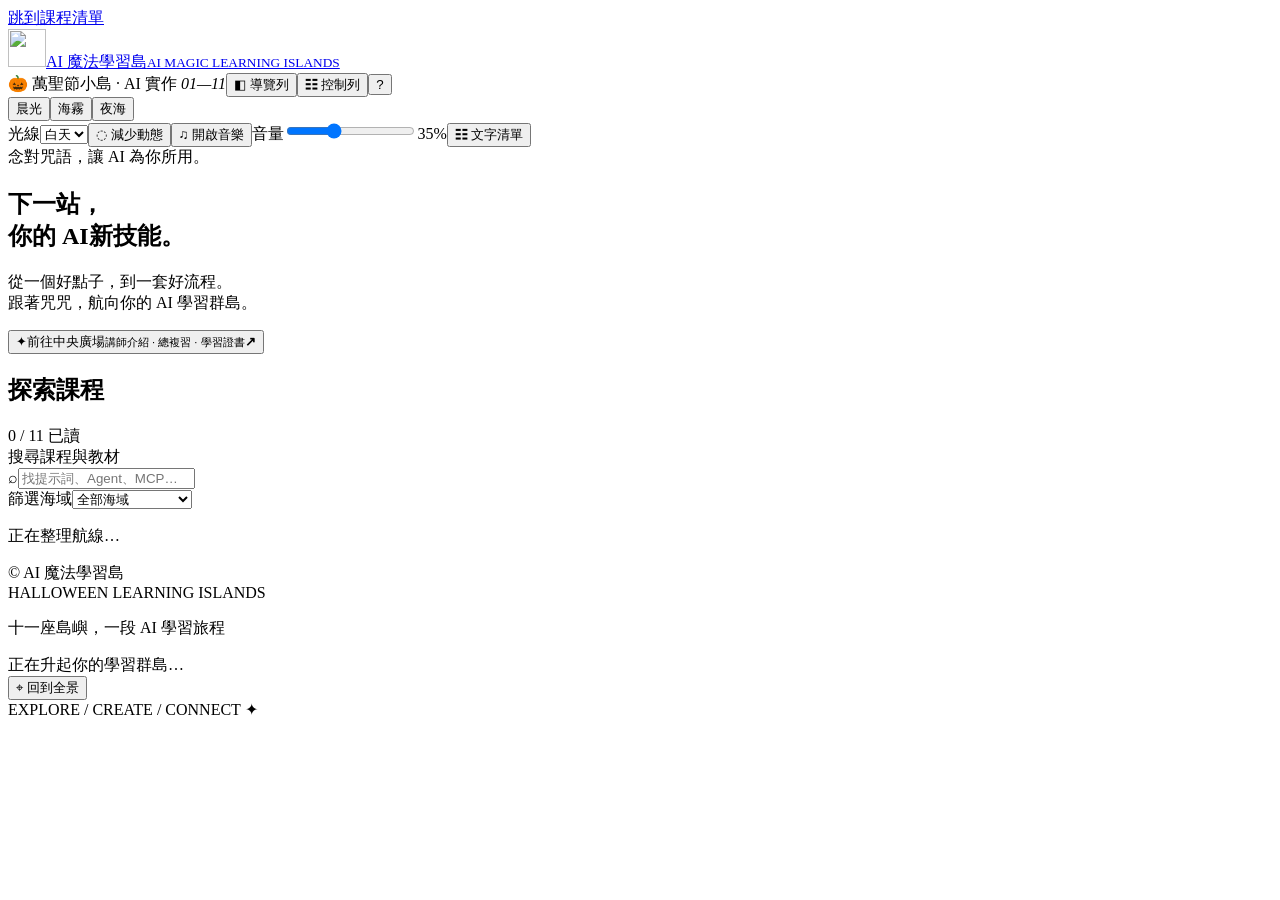
==== index.html @ cc01c39c "Version module, style and material URLs to stop stale-cache mismatches The page fetched course Markd" ====
<!doctype html>
<html lang="zh-Hant" data-theme="morning">
<head><meta charset="utf-8"><meta name="site-version" content="045211bd10"><meta name="viewport" content="width=device-width,initial-scale=1"><meta name="theme-color" content="#f6f0e4"><meta name="description" content="AI 魔法學習島：探索十一座 AI 課程島，閱讀教材與完成測驗，從提問走向 Harness 工程。"><title>AI 魔法學習島</title><link rel="icon" href="assets/flame.svg" type="image/svg+xml"><link rel="stylesheet" href="styles.css?v=045211bd10"><script type="importmap">{"imports":{"three":"./vendor/three.module.js?v=045211bd10","./js/anime-character.mjs":"./js/anime-character.mjs?v=045211bd10","./js/app.mjs":"./js/app.mjs?v=045211bd10","./js/bridges.mjs":"./js/bridges.mjs?v=045211bd10","./js/certificate.mjs":"./js/certificate.mjs?v=045211bd10","./js/core.mjs":"./js/core.mjs?v=045211bd10","./js/halloween.mjs":"./js/halloween.mjs?v=045211bd10","./js/host.mjs":"./js/host.mjs?v=045211bd10","./js/interior.mjs":"./js/interior.mjs?v=045211bd10","./js/materials.mjs":"./js/materials.mjs?v=045211bd10","./js/music.mjs":"./js/music.mjs?v=045211bd10","./js/navigation.mjs":"./js/navigation.mjs?v=045211bd10","./js/overview-labels.mjs":"./js/overview-labels.mjs?v=045211bd10","./js/progress-transfer.mjs":"./js/progress-transfer.mjs?v=045211bd10","./js/residents.mjs":"./js/residents.mjs?v=045211bd10","./js/scene.mjs":"./js/scene.mjs?v=045211bd10","./js/seascape.mjs":"./js/seascape.mjs?v=045211bd10","./js/world.mjs":"./js/world.mjs?v=045211bd10","./vendor/CSS2DRenderer.js":"./vendor/CSS2DRenderer.js?v=045211bd10","./vendor/OrbitControls.js":"./vendor/OrbitControls.js?v=045211bd10","./vendor/three.module.js":"./vendor/three.module.js?v=045211bd10"}}</script><script type="module" src="js/app.mjs?v=045211bd10"></script></head>
<body>
<a class="skip" href="#course-list">跳到課程清單</a>
<header class="header"><a class="brand" href="./" aria-label="AI 魔法學習島首頁"><img src="assets/flame.svg" alt="" width="38" height="38"><span>AI 魔法學習島<small>AI MAGIC LEARNING ISLANDS</small></span></a><div class="header-actions"><span class="edition">🎃 萬聖節小島 · AI 實作 <i>01—11</i></span><button id="rail-toggle" aria-controls="island-navigation" aria-expanded="true">◧ 導覽列</button><button id="controls-toggle" aria-controls="display-controls" aria-expanded="true">☷ 控制列</button><button id="help" class="icon-button" aria-label="操作說明">?</button></div></header>
<div id="display-controls" class="dock" aria-label="顯示與聲音設定"><div class="theme-switch" role="group" aria-label="底色主題"><button data-theme="morning" aria-pressed="true"><i style="background:#fff4e3"></i>晨光</button><button data-theme="mist" aria-pressed="false"><i style="background:#efe7f6"></i>海霧</button><button data-theme="night" aria-pressed="false"><i style="background:#231d36"></i>夜海</button></div><span class="dock-divider"></span><label class="light-label"><span>光線</span><select id="lighting" aria-label="晝夜光線"><option value="day">白天</option><option value="dusk">黃昏</option><option value="night">夜晚</option></select></label><button id="motion" aria-pressed="false">◌ 減少動態</button><button id="music" aria-pressed="false">♫ 開啟音樂</button><label class="music-volume"><span>音量</span><input id="music-volume" type="range" min="0" max="100" step="1" value="35" aria-label="背景音樂音量"><output id="music-volume-output" for="music-volume">35%</output></label><audio id="background-music" src="assets/The_Uninvited_Guest_s_Waltz.mp3" preload="none" loop></audio><button id="list-view">☷ 文字清單</button></div>
<main class="workspace">
<aside class="rail" id="island-navigation"><div class="eyebrow"><span></span> 念對咒語，讓 AI 為你所用。</div><h1>下一站，<br>你的 AI<span>新技能。</span></h1><p class="intro">從一個好點子，到一套好流程。<br>跟著咒咒，航向你的 AI 學習群島。</p><button class="center-entry" data-course="center"><span class="entry-symbol">✦</span><span>前往中央廣場<small>講師介紹 · 總複習 · 學習證書</small></span><b>↗</b></button>
<div class="rail-heading"><h2>探索課程</h2><span id="read-count">0 / 11 已讀</span></div><div class="progress-track"><span id="progress-fill"></span></div>
<label class="search-label" for="search">搜尋課程與教材</label><div class="search-box"><span aria-hidden="true">⌕</span><input id="search" type="search" placeholder="找提示詞、Agent、MCP…" autocomplete="off"></div><label class="sr-only" for="group">篩選海域</label><select id="group"><option value="">全部海域</option><option>Gemini 免費入門</option><option>OpenCode 實作</option><option>API 串接</option><option>進階打造</option></select>
<nav id="course-list" aria-label="課程清單" tabindex="-1"><p>正在整理航線…</p></nav><p id="search-status" class="small" role="status"></p><footer class="rail-footer"><span>© AI 魔法學習島</span></footer></aside>
<section class="map" aria-label="互動 3D 課程群島"><div class="map-heading"><span class="eyebrow">HALLOWEEN LEARNING ISLANDS</span><p>十一座島嶼，一段 AI 學習旅程</p></div><div id="scene"><div id="map-status" role="status">正在升起你的學習群島…</div></div><button id="overview" class="overview">⌖ 回到全景</button><div class="map-coordinate" aria-hidden="true">EXPLORE / CREATE / CONNECT <span>✦</span></div></section>
</main>
<div id="panel-scrim" hidden></div><section id="panel" role="dialog" aria-modal="true" aria-labelledby="panel-title" hidden><header class="panel-header"><div><span id="panel-kicker" class="eyebrow"></span><h2 id="panel-title"></h2></div><button id="close-panel" class="icon-button" aria-label="關閉課程面板">✕</button></header><p id="panel-intro"></p><div id="tabs" class="tabs" role="tablist" aria-label="課程內容"></div><div id="panel-content" tabindex="0"></div></section>
<dialog id="help-dialog"><button class="dialog-close icon-button" aria-label="關閉操作說明">✕</button><div id="host-guide" class="header-host" role="note" aria-label="島主咒咒操作說明"><img src="assets/mascot.svg" alt="" width="44" height="54"><p class="host-description">我是島主咒咒，在島上遇到我，我會隨時回答你問題喔！<small>課程導覽 · 功能說明 · 教材問答</small></p></div><h2>島主咒咒與操作說明</h2><p>先點一座島聚焦放大，再點主建築閱讀教材與進行測驗；中央主島點建築會進入可拖曳觀看的學習室，點室內咒咒才會開啟廣場內容。也可從課程清單直接閱讀。右上「導覽列」可收合左側清單，讓群島最大化；「控制列」可展開或收起顯示與音樂設定。</p><ul><li>滑鼠拖曳旋轉、滾輪縮放；手機用雙指縮放。</li><li>按 Esc 關閉面板，Tab 移動焦點，Enter 選取。</li><li>每課已讀、測驗達 75%，完成十一課即可取得紀念證書。</li><li>進度與姓名只存在這個瀏覽器。清除瀏覽資料會刪除記錄。</li></ul><p class="notice">工具名稱與操作說明依提供教材保留原稿，未另行查證現行版本。</p></dialog>
<dialog id="certificate-dialog"><button class="dialog-close icon-button" aria-label="關閉證書">✕</button><div id="certificate-sheet"></div><div class="certificate-actions"><button id="download-certificate" class="primary">下載證書 PNG</button><button id="print-certificate">列印／另存 PDF</button></div></dialog>
<div id="toast" role="status" aria-live="polite"></div><noscript><div class="noscript">此瀏覽器未啟用 JavaScript。<a href="content.html">開啟完整文字教材</a>。</div></noscript>
</body></html>
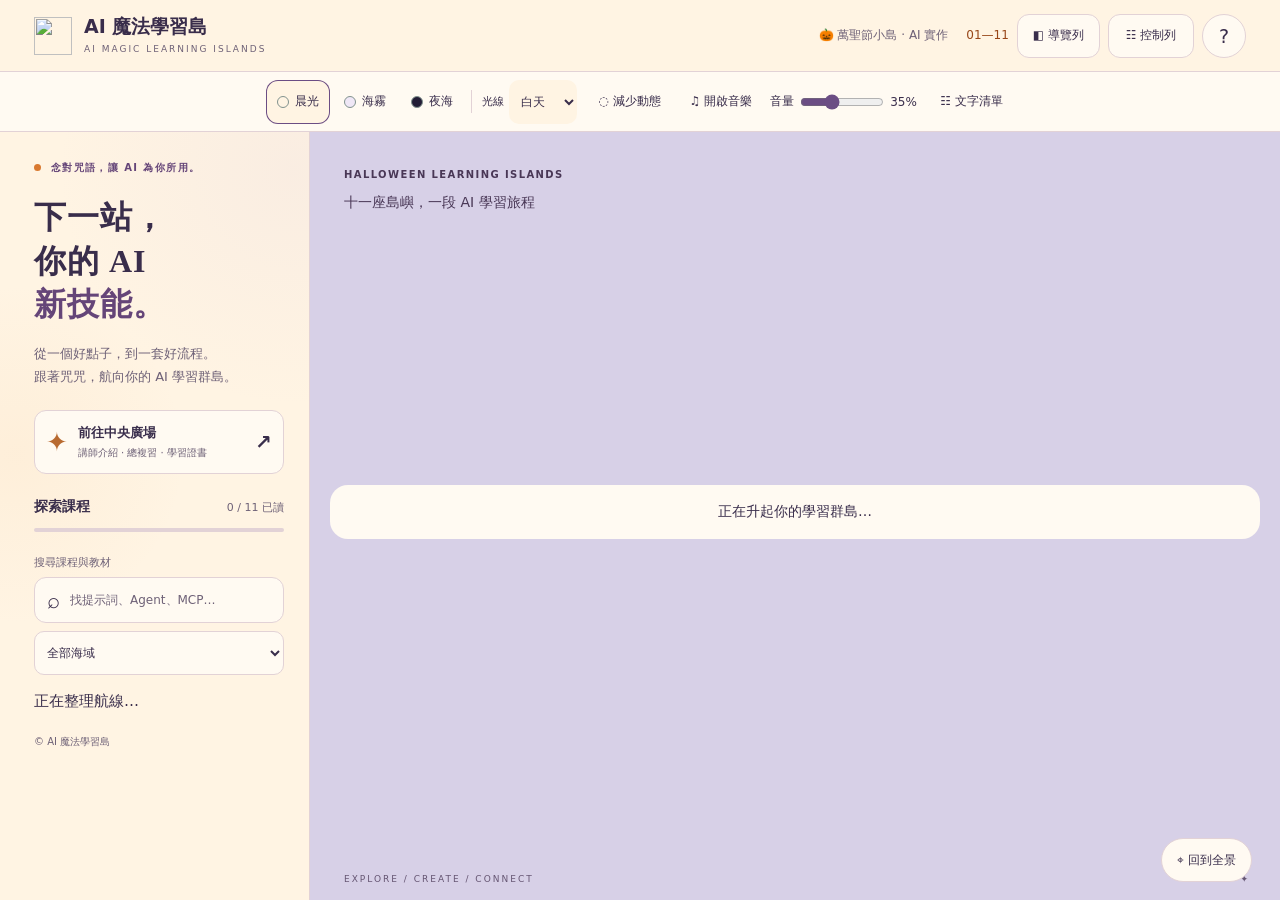
==== commit 7c367d34: "Give every character a distinct look, add island hosts, instructor and wand hunt - Character generat" ====
--- a/index.html
+++ b/index.html
@@ -1,6 +1,6 @@
 <!doctype html>
 <html lang="zh-Hant" data-theme="morning">
-<head><meta charset="utf-8"><meta name="site-version" content="045211bd10"><meta name="viewport" content="width=device-width,initial-scale=1"><meta name="theme-color" content="#f6f0e4"><meta name="description" content="AI 魔法學習島：探索十一座 AI 課程島，閱讀教材與完成測驗，從提問走向 Harness 工程。"><title>AI 魔法學習島</title><link rel="icon" href="assets/flame.svg" type="image/svg+xml"><link rel="stylesheet" href="styles.css?v=045211bd10"><script type="importmap">{"imports":{"three":"./vendor/three.module.js?v=045211bd10","./js/anime-character.mjs":"./js/anime-character.mjs?v=045211bd10","./js/app.mjs":"./js/app.mjs?v=045211bd10","./js/bridges.mjs":"./js/bridges.mjs?v=045211bd10","./js/certificate.mjs":"./js/certificate.mjs?v=045211bd10","./js/core.mjs":"./js/core.mjs?v=045211bd10","./js/halloween.mjs":"./js/halloween.mjs?v=045211bd10","./js/host.mjs":"./js/host.mjs?v=045211bd10","./js/interior.mjs":"./js/interior.mjs?v=045211bd10","./js/materials.mjs":"./js/materials.mjs?v=045211bd10","./js/music.mjs":"./js/music.mjs?v=045211bd10","./js/navigation.mjs":"./js/navigation.mjs?v=045211bd10","./js/overview-labels.mjs":"./js/overview-labels.mjs?v=045211bd10","./js/progress-transfer.mjs":"./js/progress-transfer.mjs?v=045211bd10","./js/residents.mjs":"./js/residents.mjs?v=045211bd10","./js/scene.mjs":"./js/scene.mjs?v=045211bd10","./js/seascape.mjs":"./js/seascape.mjs?v=045211bd10","./js/world.mjs":"./js/world.mjs?v=045211bd10","./vendor/CSS2DRenderer.js":"./vendor/CSS2DRenderer.js?v=045211bd10","./vendor/OrbitControls.js":"./vendor/OrbitControls.js?v=045211bd10","./vendor/three.module.js":"./vendor/three.module.js?v=045211bd10"}}</script><script type="module" src="js/app.mjs?v=045211bd10"></script></head>
+<head><meta charset="utf-8"><meta name="site-version" content="b7e8671832"><meta name="viewport" content="width=device-width,initial-scale=1"><meta name="theme-color" content="#f6f0e4"><meta name="description" content="AI 魔法學習島：探索十一座 AI 課程島，閱讀教材與完成測驗，從提問走向 Harness 工程。"><title>AI 魔法學習島</title><link rel="icon" href="assets/flame.svg" type="image/svg+xml"><link rel="stylesheet" href="styles.css?v=b7e8671832"><script type="importmap">{"imports":{"three":"./vendor/three.module.js?v=b7e8671832","./js/anime-character.mjs":"./js/anime-character.mjs?v=b7e8671832","./js/app.mjs":"./js/app.mjs?v=b7e8671832","./js/bridges.mjs":"./js/bridges.mjs?v=b7e8671832","./js/certificate.mjs":"./js/certificate.mjs?v=b7e8671832","./js/characters.mjs":"./js/characters.mjs?v=b7e8671832","./js/core.mjs":"./js/core.mjs?v=b7e8671832","./js/halloween.mjs":"./js/halloween.mjs?v=b7e8671832","./js/host.mjs":"./js/host.mjs?v=b7e8671832","./js/interior.mjs":"./js/interior.mjs?v=b7e8671832","./js/materials.mjs":"./js/materials.mjs?v=b7e8671832","./js/music.mjs":"./js/music.mjs?v=b7e8671832","./js/navigation.mjs":"./js/navigation.mjs?v=b7e8671832","./js/overview-labels.mjs":"./js/overview-labels.mjs?v=b7e8671832","./js/progress-transfer.mjs":"./js/progress-transfer.mjs?v=b7e8671832","./js/residents.mjs":"./js/residents.mjs?v=b7e8671832","./js/scene.mjs":"./js/scene.mjs?v=b7e8671832","./js/seascape.mjs":"./js/seascape.mjs?v=b7e8671832","./js/wands.mjs":"./js/wands.mjs?v=b7e8671832","./js/world.mjs":"./js/world.mjs?v=b7e8671832","./vendor/CSS2DRenderer.js":"./vendor/CSS2DRenderer.js?v=b7e8671832","./vendor/OrbitControls.js":"./vendor/OrbitControls.js?v=b7e8671832","./vendor/three.module.js":"./vendor/three.module.js?v=b7e8671832"}}</script><script type="module" src="js/app.mjs?v=b7e8671832"></script></head>
 <body>
 <a class="skip" href="#course-list">跳到課程清單</a>
 <header class="header"><a class="brand" href="./" aria-label="AI 魔法學習島首頁"><img src="assets/flame.svg" alt="" width="38" height="38"><span>AI 魔法學習島<small>AI MAGIC LEARNING ISLANDS</small></span></a><div class="header-actions"><span class="edition">🎃 萬聖節小島 · AI 實作 <i>01—11</i></span><button id="rail-toggle" aria-controls="island-navigation" aria-expanded="true">◧ 導覽列</button><button id="controls-toggle" aria-controls="display-controls" aria-expanded="true">☷ 控制列</button><button id="help" class="icon-button" aria-label="操作說明">?</button></div></header>
@@ -13,7 +13,7 @@
 <section class="map" aria-label="互動 3D 課程群島"><div class="map-heading"><span class="eyebrow">HALLOWEEN LEARNING ISLANDS</span><p>十一座島嶼，一段 AI 學習旅程</p></div><div id="scene"><div id="map-status" role="status">正在升起你的學習群島…</div></div><button id="overview" class="overview">⌖ 回到全景</button><div class="map-coordinate" aria-hidden="true">EXPLORE / CREATE / CONNECT <span>✦</span></div></section>
 </main>
 <div id="panel-scrim" hidden></div><section id="panel" role="dialog" aria-modal="true" aria-labelledby="panel-title" hidden><header class="panel-header"><div><span id="panel-kicker" class="eyebrow"></span><h2 id="panel-title"></h2></div><button id="close-panel" class="icon-button" aria-label="關閉課程面板">✕</button></header><p id="panel-intro"></p><div id="tabs" class="tabs" role="tablist" aria-label="課程內容"></div><div id="panel-content" tabindex="0"></div></section>
-<dialog id="help-dialog"><button class="dialog-close icon-button" aria-label="關閉操作說明">✕</button><div id="host-guide" class="header-host" role="note" aria-label="島主咒咒操作說明"><img src="assets/mascot.svg" alt="" width="44" height="54"><p class="host-description">我是島主咒咒，在島上遇到我，我會隨時回答你問題喔！<small>課程導覽 · 功能說明 · 教材問答</small></p></div><h2>島主咒咒與操作說明</h2><p>先點一座島聚焦放大，再點主建築閱讀教材與進行測驗；中央主島點建築會進入可拖曳觀看的學習室，點室內咒咒才會開啟廣場內容。也可從課程清單直接閱讀。右上「導覽列」可收合左側清單，讓群島最大化；「控制列」可展開或收起顯示與音樂設定。</p><ul><li>滑鼠拖曳旋轉、滾輪縮放；手機用雙指縮放。</li><li>按 Esc 關閉面板，Tab 移動焦點，Enter 選取。</li><li>每課已讀、測驗達 75%，完成十一課即可取得紀念證書。</li><li>進度與姓名只存在這個瀏覽器。清除瀏覽資料會刪除記錄。</li></ul><p class="notice">工具名稱與操作說明依提供教材保留原稿，未另行查證現行版本。</p></dialog>
+<dialog id="help-dialog"><button class="dialog-close icon-button" aria-label="關閉操作說明">✕</button><div id="host-guide" class="header-host" role="note" aria-label="島主咒咒操作說明"><img src="assets/mascot.svg" alt="" width="44" height="54"><p class="host-description">我是中央島的島主咒咒！每座課程島也都有自己的島主，在島上遇到我們，都可以問問題喔！<small>課程導覽 · 功能說明 · 教材問答</small></p></div><h2>島主咒咒與操作說明</h2><p>先點一座島聚焦放大，再點主建築閱讀教材與進行測驗；中央主島點建築會進入可拖曳觀看的學習室，點室內咒咒才會開啟廣場內容。也可從課程清單直接閱讀。右上「導覽列」可收合左側清單，讓群島最大化；「控制列」可展開或收起顯示與音樂設定。</p><ul><li>滑鼠拖曳旋轉、滾輪縮放；手機用雙指縮放。</li><li>按 Esc 關閉面板，Tab 移動焦點，Enter 選取。</li><li>每課已讀、測驗達 75%，完成十一課即可取得紀念證書。</li><li>群島藏了 14 把發光的魔法杖：中央島和每座課程島各 1 把、橋上 2 把。放大島嶼後點擊就能撿起，集滿成為「榮譽島民」。</li><li>中央島塔前的是講師王子齊（Jac），點他可以看講師介紹。</li><li>進度、魔法杖與姓名只存在這個瀏覽器。清除瀏覽資料會刪除記錄。</li></ul><p class="notice">工具名稱與操作說明依提供教材保留原稿，未另行查證現行版本。</p></dialog>
 <dialog id="certificate-dialog"><button class="dialog-close icon-button" aria-label="關閉證書">✕</button><div id="certificate-sheet"></div><div class="certificate-actions"><button id="download-certificate" class="primary">下載證書 PNG</button><button id="print-certificate">列印／另存 PDF</button></div></dialog>
 <div id="toast" role="status" aria-live="polite"></div><noscript><div class="noscript">此瀏覽器未啟用 JavaScript。<a href="content.html">開啟完整文字教材</a>。</div></noscript>
 </body></html>
--- a/styles.css
+++ b/styles.css
@@ -0,0 +1,65 @@
+@charset "UTF-8";
+:root{--bg:#f6f0e4;--surface:#fffdf7;--ink:#193c3b;--muted:#536c66;--line:#d9ddd0;--primary:#2f7a6b;--accent:#a9521e;--water:#bed4d3;--shadow:0 16px 52px #183d3b18;font-family:"Noto Sans TC","Microsoft JhengHei",system-ui,sans-serif;color:var(--ink);background:var(--bg);font-size:15px;color-scheme:light}
+html[data-theme=mist]{--bg:#dcebee;--surface:#f5fbfb;--ink:#163c43;--muted:#4c6970;--line:#bed3d7;--water:#b0cccf}
+html[data-theme=night]{--bg:#16222e;--surface:#233445;--ink:#f3f1e8;--muted:#c0cfd3;--line:#465c6c;--primary:#9ed8c6;--accent:#ffbd81;--water:#193f76;color-scheme:dark}
+*{box-sizing:border-box}body{margin:0}button,input,select,textarea{font:inherit;color:inherit}button,select{min-height:44px}button,a,input,select,textarea{touch-action:manipulation}button{cursor:pointer;border:1px solid var(--line);background:var(--surface);border-radius:12px;padding:10px 15px;transition:background .16s,box-shadow .16s}button:hover{box-shadow:0 3px 12px #183d3b1c;background:var(--bg)}button:focus-visible,a:focus-visible,input:focus-visible,select:focus-visible,textarea:focus-visible,summary:focus-visible{outline:3px solid var(--accent);outline-offset:3px}button:disabled{opacity:.55;cursor:not-allowed}a{color:var(--primary);text-underline-offset:4px}h1,h2,h3,p{margin-top:0}h1,h2,.island-label{font-family:"LXGW WenKai TC","DFKai-SB","KaiTi","Microsoft JhengHei",serif}h1{font-size:36px;line-height:1.36;letter-spacing:1px;margin:21px 0 15px}h1 span{color:var(--primary)}h2{font-size:24px}h3{font-size:18px}p,li{line-height:1.8}small{display:block}button.primary{background:var(--primary);color:var(--surface);border-color:transparent;font-weight:700}html[data-theme=night] button.primary{color:#16222e}.small{font-size:12px;color:var(--muted)}.eyebrow{font-size:10px;font-weight:800;letter-spacing:1.4px;color:var(--primary)}.eyebrow>span{display:inline-block;width:7px;height:7px;background:#d9792f;border-radius:100%;margin-right:5px}.header{height:84px;padding:0 34px;display:flex;align-items:center;justify-content:space-between;border-bottom:1px solid var(--line);position:relative;z-index:3;background:var(--bg)}.brand{display:flex;gap:12px;align-items:center;text-decoration:none;color:var(--ink);font-size:19px;font-weight:800}.brand small{font:9px/2 system-ui;letter-spacing:2px;color:var(--muted)}.header-actions{display:flex;align-items:center;gap:24px}.edition{font-size:12px;color:var(--muted)}.edition i{font-style:normal;margin-left:14px;color:var(--accent)}.icon-button{width:44px;height:44px;padding:0;border-radius:50%;font-size:19px;flex-shrink:0}.workspace{display:grid;grid-template-columns:310px minmax(0,1fr);min-height:calc(100dvh - 84px);padding-bottom:90px}.rail{padding:29px 25px 12px 34px;z-index:2;background:var(--bg);border-right:1px solid var(--line)}.intro{font-size:13px;color:var(--muted)}.center-entry{display:flex;align-items:center;gap:10px;width:100%;text-align:left;padding:13px 11px;border:1px solid var(--line);margin:22px 0}.entry-symbol{font-size:26px;color:var(--accent)}.center-entry span:nth-child(2){flex:1;font-size:13px;font-weight:700}.center-entry small{font-size:10px;color:var(--muted);margin-top:4px;font-weight:400}.center-entry b{font-size:20px}.rail-heading{display:flex;align-items:center;justify-content:space-between;margin-top:24px}.rail-heading h2{font-family:inherit;font-size:14px;margin:0}.rail-heading>span{font-size:11px;color:var(--muted)}.progress-track{height:4px;background:var(--line);border-radius:6px;margin:12px 0 20px;overflow:hidden}.progress-track span{display:block;height:100%;background:#d9792f;width:0;transition:width .3s}.search-label{font-size:11px;color:var(--muted)}.search-box{display:flex;align-items:center;background:var(--surface);border:1px solid var(--line);border-radius:12px;margin:7px 0 8px;padding:0 12px;gap:8px}.search-box span{font-size:22px}.search-box input{min-height:44px;min-width:0;width:100%;border:0;background:transparent;font-size:12px;outline-offset:0}select{width:100%;border:1px solid var(--line);background:var(--surface);border-radius:10px;padding:8px;font-size:12px}#course-list{margin-top:13px}.course-entry{display:flex;width:100%;text-align:left;align-items:center;gap:11px;margin:4px 0;padding:8px 6px;border:0;background:transparent;border-bottom:1px solid var(--line);border-radius:0;min-height:56px}.course-entry .num{width:29px;color:var(--accent);font:italic 17px Georgia}.course-entry .course-name{font-size:13px;font-weight:700;flex:1}.course-entry small{font-size:10px;color:var(--muted);font-weight:400;margin-top:3px}.course-entry .visited{font-size:12px;color:var(--primary)}.rail-footer{display:flex;justify-content:space-between;font-size:10px;color:var(--muted);margin-top:20px}.rail-footer a{font-size:10px}.map{position:relative;min-height:640px;background:var(--water);overflow:hidden}.map-heading{position:absolute;top:32px;left:34px;z-index:1;pointer-events:none}.map-heading p{font-size:14px;margin:8px 0;color:#294b4c}.map-heading .eyebrow{color:#294b4c}html[data-theme=night] .map-heading p,html[data-theme=night] .map-heading .eyebrow{color:#e7edf0}#scene{position:absolute;inset:0}#scene canvas{display:block;touch-action:none}.map-guide{position:absolute;bottom:44px;left:28px;display:flex;gap:8px;align-items:center;z-index:1;pointer-events:none}.map-guide p{font-size:12px;background:var(--surface);padding:10px 15px;border-radius:16px;margin:0;box-shadow:var(--shadow)}.map-guide small{font-size:10px;color:var(--muted)}.overview{position:absolute;bottom:55px;right:28px;z-index:1;border-radius:30px;font-size:12px}.map-coordinate{position:absolute;bottom:16px;left:34px;right:30px;font:9px system-ui;letter-spacing:2px;color:#395e62;display:flex;justify-content:space-between}html[data-theme=night] .map-coordinate{color:#d8e5ef}#map-status{position:absolute;left:20px;right:20px;top:46%;text-align:center;z-index:1;color:var(--ink);font-size:14px;background:var(--surface);border-radius:18px;padding:18px}.island-label{min-height:44px;padding:9px 13px;white-space:nowrap;background:#fffdf5f5;color:#203f3b;border:1px solid #d4ded7;border-radius:28px;box-shadow:0 3px 8px #143d3926;font-size:13px;font-weight:800;pointer-events:auto;position:relative}.island-label b{color:#a9521e;font-family:system-ui;font-size:12px;margin-right:6px}.island-label.selected{background:#2f7a6b;color:#fff;box-shadow:0 0 0 4px #fff8}.island-label.selected b{color:#ffe1a2}.island-label.center{border-color:#cd8b3a}.dock{position:fixed;bottom:17px;left:50%;transform:translateX(-50%);display:flex;align-items:center;gap:7px;padding:7px 10px;background:var(--surface);border:1px solid var(--line);border-radius:20px;z-index:4;box-shadow:var(--shadow);white-space:nowrap}.dock button{border:0;background:transparent;font-size:12px;padding:8px 11px;min-height:44px}.dock button[aria-pressed=true]{background:var(--bg);box-shadow:inset 0 0 0 1px var(--primary)}.theme-switch{display:flex;gap:3px}.theme-switch i{display:inline-block;width:12px;height:12px;border:1px solid #81928e;border-radius:50%;vertical-align:middle;margin-right:6px}.dock-divider{height:23px;width:1px;background:var(--line)}.light-label{display:flex;align-items:center;gap:5px;font-size:11px;padding:0 3px}.light-label select{width:68px;border:0;background:var(--bg)}.dock #day-toggle{color:var(--accent)}#panel-scrim{position:fixed;inset:0;background:#122a3355;z-index:9;backdrop-filter:blur(3px)}#panel{position:fixed;right:18px;top:18px;bottom:18px;width:min(640px,calc(100% - 36px));z-index:10;background:var(--surface);box-shadow:0 20px 90px #102c3e44;border:1px solid var(--line);border-radius:25px;padding:24px;display:flex;flex-direction:column;overflow:hidden}#panel[hidden],#panel-scrim[hidden]{display:none}.panel-header{display:flex;align-items:flex-start;gap:15px;justify-content:space-between}.panel-header h2{margin:9px 0 10px;font-size:28px}#panel-intro{font-size:13px;color:var(--muted);margin-bottom:16px;flex-shrink:0}.tabs{display:flex;border-bottom:1px solid var(--line);flex-shrink:0;margin-bottom:8px}.tabs button{flex:1;border:0;border-radius:0;background:transparent;font-size:14px}.tabs button[aria-selected=true]{color:var(--primary);border-bottom:3px solid var(--primary);font-weight:800}#panel-content{overflow-y:auto;overscroll-behavior:contain;flex:1;padding:17px 5px 35px;scrollbar-gutter:stable}.content-block{padding:17px 0;border-bottom:1px solid var(--line);scroll-margin-top:10px}.content-block h3{margin-bottom:10px}.content-block p{font-size:14px;margin:0}.notice{background:var(--bg);border-left:3px solid var(--accent);border-radius:3px 12px 12px 3px;padding:13px 15px;font-size:12px;line-height:1.8;margin:12px 0 20px}.tag{display:inline-block;color:var(--accent);font-size:11px;margin-bottom:8px}.content-links{list-style:none;padding:0;margin:14px 0}.content-links a{display:block;border:1px solid var(--line);border-radius:10px;padding:12px 14px;margin:7px 0;font-size:13px;min-height:44px}.prompt{background:var(--bg);border:1px solid var(--line);border-radius:14px;padding:15px;margin:14px 0}.prompt pre{font:12px/1.9 "Microsoft JhengHei",sans-serif;white-space:pre-wrap;word-break:break-word;margin:0 0 10px}.prompt button{font-size:12px}.action-row{display:flex;flex-wrap:wrap;gap:9px;margin-top:20px}.worksheet-label{display:block;margin:20px 0;font-size:14px;line-height:1.8}.worksheet-label textarea{display:block;resize:vertical;width:100%;min-height:110px;padding:12px;border:1px solid var(--line);background:var(--bg);border-radius:12px;margin-top:10px;font-size:14px}.quiz-question{border:1px solid var(--line);border-radius:16px;padding:18px;margin:15px 0}.quiz-question legend{font-size:14px;font-weight:700;padding:0 6px}.option{display:flex;align-items:flex-start;gap:9px;padding:12px 8px;margin:3px 0;font-size:13px;line-height:1.6;border-radius:8px;cursor:pointer;min-height:44px}.option:hover{background:var(--bg)}.option input{margin-top:4px;accent-color:var(--primary);width:17px;height:17px;flex-shrink:0}.answer-explanation{background:var(--bg);padding:12px;border-radius:10px;font-size:13px;margin-top:10px}.answer-explanation.bad{border-left:3px solid #ad4c37}.answer-explanation.good{border-left:3px solid var(--primary)}.quiz-result{padding:18px;background:var(--bg);border:1px solid var(--line);border-radius:13px;font-weight:700}.speaker{display:grid;grid-template-columns:135px 1fr;gap:20px;margin:20px 0}.speaker img{width:100%;border-radius:18px}.speaker h3{margin:4px 0 8px;font-size:24px}.speaker p{font-size:13px}.speaker-detail h4{color:var(--primary);margin-bottom:8px}.speaker-detail p,.speaker-detail li{font-size:13px}.speaker-detail ul{padding-left:20px}.progress-item{display:flex;align-items:center;justify-content:space-between;gap:10px;padding:12px 0;border-bottom:1px solid var(--line);font-size:13px}.progress-item small{color:var(--muted);font-size:11px}.progress-item button{font-size:12px}.certificate-box{border:1px solid var(--line);border-radius:14px;padding:17px;margin:22px 0}.certificate-box input{min-height:44px;border:1px solid var(--line);border-radius:9px;padding:10px;width:100%;background:var(--bg);margin:10px 0}.danger{color:#ad4c37}html[data-theme=night] .danger{color:#ffb3a2}table{border-collapse:collapse;width:100%;font-size:12px;line-height:1.8;margin:20px 0}th,td{border:1px solid var(--line);padding:10px;text-align:left}th{background:var(--bg)}dialog{color:var(--ink);background:var(--surface);border:1px solid var(--line);border-radius:24px;padding:28px;max-width:min(620px,calc(100vw - 28px));max-height:90dvh;overflow:auto;box-shadow:var(--shadow)}dialog::backdrop{background:#122a3377;backdrop-filter:blur(4px)}dialog h2{margin-top:15px}dialog p,dialog li{font-size:14px}.dialog-close{float:right}.certificate-paper{text-align:center;padding:40px 26px;background:#fffaf0;color:#193c3b;border:8px double #b99050;min-height:400px}.certificate-paper h2{font-size:30px}.certificate-paper .recipient{font-size:30px;margin:30px 0 15px}.certificate-paper p{font-size:14px}.certificate-paper small{font-size:11px;margin-top:25px}.certificate-actions{display:flex;gap:10px;margin-top:15px}#certificate-dialog{max-width:min(850px,calc(100vw - 28px));width:850px}#toast{position:fixed;bottom:100px;left:50%;transform:translateX(-50%);background:var(--ink);color:var(--surface);border-radius:12px;padding:13px 20px;font-size:13px;z-index:30;max-width:90%;display:none;box-shadow:var(--shadow)}#toast.visible{display:block}.sr-only{position:absolute;width:1px;height:1px;overflow:hidden;clip-path:inset(50%);white-space:nowrap}.skip{position:fixed;top:-100px;left:20px;z-index:99;background:var(--surface);padding:12px}.skip:focus{top:10px}.noscript{position:fixed;top:90px;left:20px;right:20px;z-index:5;background:var(--surface);padding:20px;border:1px solid var(--line)}.list-dialog{width:520px}.list-dialog details{border:1px solid var(--line);border-radius:14px;margin:10px 0;overflow:hidden}.list-dialog summary{min-height:52px;padding:15px;cursor:pointer;background:var(--bg);font-weight:700;font-size:14px}.list-dialog details button{width:100%;border:0;border-top:1px solid var(--line);border-radius:0;text-align:left;font-size:13px;display:flex;align-items:center;gap:12px;padding:12px 15px}.topic-num{background:#a9521e;color:#fff;display:inline-flex;align-items:center;justify-content:center;width:27px;height:27px;border-radius:50%;flex-shrink:0}.list-dialog .search-box{margin:12px 0 16px}.list-dialog .search-box input{font-size:14px}.no-results{padding:20px;color:var(--muted)}
+@media(min-width:651px){.workspace{height:calc(100dvh - 84px);min-height:0;padding-bottom:0}.rail{overflow-y:auto;padding-bottom:110px}.map{min-height:0}.map-guide{bottom:105px}h1{font-size:32px}h1 span{display:block}}
+@media(min-width:1500px){.workspace{grid-template-columns:340px minmax(0,1fr)}.rail{padding-left:40px;padding-right:30px}h1{font-size:36px}}
+@media(max-width:1000px){.header{padding:0 22px}.workspace{grid-template-columns:265px minmax(0,1fr)}.rail{padding:25px 18px}h1{font-size:30px}.edition{display:none}.map-heading{left:22px;top:25px}.map-guide{left:12px;bottom:95px}.overview{right:15px;bottom:35px}.map-coordinate{display:none}.dock{gap:2px;padding:6px;bottom:12px}.dock button{padding:8px;font-size:11px}.light-label span{display:none}}
+@media(max-width:650px){.header{height:72px;padding:0 15px}.brand{font-size:15px;gap:9px}.brand img{width:33px;height:33px}.brand small{font-size:7px;letter-spacing:1.4px}.header-actions{gap:0}.header .icon-button{width:44px}.workspace{display:flex;flex-direction:column;padding-bottom:160px}.map{order:0;height:54dvh;min-height:420px;border-bottom:1px solid var(--line)}.rail{order:1;padding:24px 20px;border:0}.rail>h1{font-size:29px;margin:12px 0}.rail>h1 br{display:none}.rail>h1 span{margin-left:6px}.intro{font-size:13px}.map-heading{top:18px;left:18px}.map-heading .eyebrow{font-size:8px}.map-heading p{font-size:12px;margin-top:5px}.map-guide{bottom:14px;left:12px;gap:0}.map-guide img{width:43px;height:50px}.map-guide p{padding:8px 10px;font-size:10px}.map-guide small{font-size:8px}.overview{bottom:18px;right:10px;font-size:10px;padding:8px 10px}.island-label{font-size:11px;padding:9px 10px;min-height:44px}.island-label b{font-size:10px}.dock{bottom:max(8px,env(safe-area-inset-bottom));width:calc(100% - 20px);flex-wrap:wrap;justify-content:center;border-radius:18px;gap:1px;padding:5px}.dock .theme-switch{flex:1;justify-content:center}.dock button{padding:7px 9px;font-size:11px}.dock-divider{display:none}.light-label select{font-size:11px;width:62px}#panel{bottom:0;top:auto;left:0;right:0;width:100%;max-height:91dvh;height:91dvh;border-radius:24px 24px 0 0;padding:20px 16px;padding-bottom:env(safe-area-inset-bottom)}.panel-header h2{font-size:25px}.tabs button{padding:9px 5px}.speaker{grid-template-columns:95px 1fr;gap:14px}.speaker h3{font-size:22px}.speaker-detail li{font-size:13px}.certificate-paper{padding:28px 10px}.certificate-paper h2{font-size:24px}.certificate-actions{flex-direction:column}.progress-item{font-size:12px}.content-block p{font-size:14px}#toast{bottom:135px;width:max-content;max-width:90vw}.list-dialog{padding:22px 16px}.list-dialog h2{font-size:25px}}
+:root{--primary-text:#246b5e;--accent:#d9792f;--accent-text:#984719}html[data-theme=night]{--primary-text:#9ed8c6;--accent-text:#ffbd81}a,h1 span,.eyebrow,.course-entry .visited,.tabs button[aria-selected=true],.speaker-detail h4{color:var(--primary-text)}.tag,.course-entry .num,.edition i,.dock #day-toggle{color:var(--accent-text)}.brand{color:var(--ink)}.map-heading .eyebrow{color:#294b4c}html[data-theme=night] .map-heading .eyebrow{color:#e7edf0}
+button:focus-visible,a:focus-visible,input:focus-visible,select:focus-visible,textarea:focus-visible,summary:focus-visible{outline-color:var(--accent-text)}
+#scene{z-index:0}input::placeholder,textarea::placeholder{color:var(--muted);opacity:1}
+@media(max-width:650px){.rail>h1 span{display:block;margin-left:0}}
+@media(prefers-reduced-motion:reduce){*,*::before,*::after{scroll-behavior:auto!important;transition:none!important;animation:none!important}}html[data-reduced=true] *,html[data-reduced=true] *::before{transition:none!important;animation:none!important}
+@media print{body>*{display:none!important}body:has(#certificate-dialog[open]) #certificate-dialog{display:block!important;position:static;width:100%;max-width:none;max-height:none;border:0;padding:0;margin:0;background:white}#certificate-dialog .dialog-close,.certificate-actions{display:none!important}.certificate-paper{min-height:80vh;page-break-inside:avoid}body:has(#certificate-dialog[open]){background:white}@page{size:A4 landscape;margin:15mm}}
+.host-bubble{display:block;background:var(--surface);padding:12px 16px;border-radius:16px;box-shadow:var(--shadow);font-size:12px;line-height:1.8}.host-bubble small{font-size:10px;color:var(--muted)}.host-dialog{width:560px;padding:24px}.host-dialog[open]{display:flex;flex-direction:column}.host-dialog>.dialog-close{position:absolute;right:18px;top:18px}.host-heading{display:flex;gap:12px;align-items:center;padding-right:36px;flex-shrink:0}.host-heading h2{margin:7px 0;font-size:26px}.host-heading p{font-size:12px;color:var(--muted);margin:0}.host-note{font-size:11px;margin:13px 0;line-height:1.8}.host-messages{overflow-y:auto;overscroll-behavior:contain;min-height:180px;max-height:36dvh;padding:10px 5px;border-top:1px solid var(--line);border-bottom:1px solid var(--line)}.host-message{border-radius:14px;padding:13px 15px;margin:9px 0;background:var(--bg);max-width:96%}.host-message strong{font-size:11px;color:var(--primary-text)}.host-message p{font-size:13px;margin:7px 0 0;overflow-wrap:anywhere}.host-message.user{margin-left:auto;background:var(--primary);color:var(--surface);max-width:85%}.host-message.user strong{color:var(--surface)}html[data-theme=night] .host-message.user,html[data-theme=night] .host-message.user strong{color:#16222e}.host-sources{display:flex;gap:6px;flex-wrap:wrap;margin-top:12px}.host-sources button{font-size:12px;padding:8px 10px;min-height:44px}.host-suggestions{display:flex;gap:5px;flex-wrap:wrap;padding:12px 0}.host-suggestions button{font-size:11px;padding:6px 10px;min-height:44px}#host-form{display:flex;gap:8px;flex-shrink:0}#host-form input{min-width:0;flex:1;border:1px solid var(--line);background:var(--bg);border-radius:12px;padding:12px;font-size:13px;min-height:46px}
+@media(max-width:650px){.host-bubble{font-size:10px;padding:9px 10px}.host-bubble small{font-size:8px}.host-dialog{padding:20px 16px;max-height:93dvh}.host-heading img{width:48px;height:58px}.host-heading h2{font-size:23px}.host-heading .eyebrow{font-size:9px}.host-heading p{font-size:10px}.host-messages{max-height:38dvh;min-height:150px}.host-suggestions{gap:4px}.host-suggestions button{font-size:10px;padding:7px 8px}#host-form input{font-size:12px;padding:10px}}
+.host-bubble{max-width:285px;white-space:normal}.person-label{position:relative;pointer-events:auto;min-width:44px;width:44px;min-height:44px;height:44px;border:0;padding:0;background:transparent;box-shadow:none;font-size:10px;display:flex;align-items:center;justify-content:center;color:#214b48;cursor:pointer}.person-label:hover{background:transparent;box-shadow:none}.person-label>span{display:block;background:#fffcf2f5;border:1px solid #87aaa0;border-radius:10px;padding:5px 7px;line-height:1.2;white-space:nowrap;box-shadow:0 2px 5px #224e4220}.person-label>span::after{content:'';position:absolute;left:20px;bottom:4px;border:4px solid transparent;border-top-color:#87aaa0}.person-label.island-host>span{background:#fff0d6;border-color:#be783f;color:#75431e}.person-label.island-host>span::before{content:'✦ ';color:#a65422}.person-label.island-host>span::after{border-top-color:#be783f}.resident-dialog{width:490px}.resident-dialog>.dialog-close{float:right}.resident-heading{display:flex;gap:15px;align-items:center;margin:25px 0}.resident-heading h2{margin:0 0 7px}.resident-heading p{margin:0;font-size:12px;color:var(--muted)}#resident-avatar{display:flex;align-items:center;justify-content:center;width:62px;height:62px;border-radius:22px;background:#d8ebe3;color:#275d51;font-size:27px;font-family:serif}#resident-concept{font-size:23px;color:var(--primary-text)}#resident-text{font-size:15px;line-height:2}#resident-source{margin:22px 0}
+@media(max-width:650px){.map{height:76dvh;min-height:590px}.host-bubble{max-width:205px}.person-label{font-size:10px}.person-label>span{padding:5px}.resident-dialog{padding:24px 19px}.resident-heading{gap:12px}.resident-heading h2{font-size:25px}}
+.building-label{position:relative;pointer-events:auto;min-height:44px;width:78px;background:transparent;border:0;padding:0;display:flex;align-items:center;justify-content:center;font-size:12px;color:#21584d}.building-label>span{padding:7px 12px;border:1px solid #7da99b;border-radius:18px;background:#fffdf1ed;box-shadow:0 3px 12px #254c4d22}.building-label:hover{background:transparent;box-shadow:none}.building-label:hover>span{background:#e5f4e9}.map-heading.focused p{font-family:"LXGW WenKai TC","DFKai-SB",serif;font-size:27px;font-weight:800;margin-bottom:4px}#focus-hint{font-size:11px;line-height:1.8;color:#294b4c;max-width:350px}html[data-theme=night] #focus-hint{color:#e7edf0}@media(max-width:650px){.map-heading.focused p{font-size:23px}.map-heading.focused .eyebrow{font-size:8px}#focus-hint{font-size:9px;max-width:300px}}
+.header{display:grid;grid-template-columns:auto minmax(0,1fr) auto;gap:20px}.header-host{display:flex;align-items:center;justify-self:center;gap:10px;max-width:570px;min-width:0;cursor:default}.header-host img{width:44px;height:54px;object-fit:contain;flex-shrink:0}.host-description{font-size:12px;line-height:1.65;margin:0;color:var(--ink)}.host-description small{font-size:10px;color:var(--muted);line-height:1.6;margin-top:3px}.header-actions{justify-self:end}@media(min-width:651px) and (max-width:1050px){.header{gap:14px}.host-description{font-size:11px}.header-host{gap:7px}.header-host img{width:36px;height:46px}.host-description small{font-size:9px}}@media(max-width:650px){.header{height:auto;min-height:72px;padding:12px 15px;grid-template-columns:minmax(0,1fr) 44px;gap:5px 10px}.brand{grid-column:1;grid-row:1}.header-actions{grid-column:2;grid-row:1}.header-host{grid-column:1 / -1;grid-row:2;justify-self:stretch;max-width:none;gap:9px;padding:4px 0 1px}.header-host img{width:36px;height:44px}.host-description{font-size:11px;line-height:1.65}.host-description small{font-size:9px;margin-top:1px}}
+@media(max-width:650px){.overview{bottom:64px}}
+:root{--bg:#fff4e3;--surface:#fffaf2;--ink:#392d4b;--muted:#6e6177;--line:#e2d2d6;--primary:#6b4d84;--primary-text:#654578;--accent:#ed9d50;--accent-text:#984719;--water:#d7d0e7}html[data-theme=mist]{--bg:#efe7f6;--surface:#fbf8fe;--ink:#392d4b;--muted:#6c5c78;--line:#d8c9e1;--primary:#6b4d84;--primary-text:#654578;--accent:#ed9d50;--accent-text:#984719;--water:#c8bddc}html[data-theme=night]{--bg:#231d36;--surface:#332a48;--ink:#fff3dc;--muted:#d4c4df;--line:#655673;--primary:#d6b5ef;--primary-text:#e0bff6;--accent:#ffc479;--accent-text:#ffd399;--water:#33284f}.island-label{background:#fff8edf5;color:#493756;border-color:#c7b6ce}.island-label b{color:#a64e1b}.island-label.selected{background:#6b4d84;color:#fff}.island-label.selected b{color:#ffe0a2}.island-label.center{border-color:#bd8755}.building-label{color:#573a6e}.building-label>span{border-color:#b699c7;background:#fff8efed}.building-label:hover>span{background:#f0e1f6}.person-label{color:#4a395c}.person-label>span{border-color:#baa6c7;background:#fff8edf5}.person-label>span::after{border-top-color:#baa6c7}.person-label.island-host>span{background:#ffe9c7;border-color:#b27a43;color:#75431e}.map-heading p,.map-heading .eyebrow,#focus-hint{color:#493756}.map-coordinate{color:#655572}html[data-theme=night] .map-heading p,html[data-theme=night] .map-heading .eyebrow,html[data-theme=night] #focus-hint,html[data-theme=night] .map-coordinate{color:#f2e2f4}.progress-track span{background:#d98743}.entry-symbol{color:#b86a30}#resident-avatar{background:#eadcf0;color:#684779}.header-host .host-description{color:var(--ink)}.center-entry:hover{border-color:#bca1cc}.rail{background-image:radial-gradient(circle at 95% 5%,#c9acd519,transparent 30%),radial-gradient(circle at 5% 42%,#efaf6714,transparent 32%)}html[data-theme=night] .rail{background-image:radial-gradient(circle at 95% 5%,#b191d01a,transparent 33%)}
+.music-volume{display:flex;align-items:center;gap:6px;font-size:12px;color:var(--ink);min-height:44px}.music-volume input{width:84px;min-height:44px;margin:0;accent-color:var(--primary)}.music-volume output{min-width:32px;font-variant-numeric:tabular-nums}@media(max-width:650px){.music-volume input{width:74px}}
+
+/* 可收合置頂控制列，主畫面不再放說明。 */
+.header{grid-template-columns:minmax(0,1fr) auto;height:72px;min-height:72px}.header-actions{gap:12px}.header-host{justify-self:start;margin:0 38px 24px 0;max-width:100%}.dock{position:relative;inset:auto;left:auto;bottom:auto;transform:none;width:100%;max-width:none;margin:0;border-radius:0;border-width:0 0 1px;box-shadow:none;justify-content:center;flex-wrap:wrap;white-space:normal;z-index:2;padding:7px 16px;gap:7px;min-height:60px}#display-controls[hidden]{display:none!important}.workspace{height:calc(100dvh - var(--header-height,72px) - var(--controls-height,60px));min-height:0;padding-bottom:0}.map{height:auto;min-height:0}.overview{bottom:18px}.map-heading{pointer-events:none}#controls-toggle{font-size:12px;white-space:nowrap;min-width:86px}#help-dialog .header-host{display:flex}#help-dialog .host-description{font-size:14px}#help-dialog .header-host img{width:54px;height:66px}
+@media(max-width:650px){.header{height:72px;min-height:72px;padding:10px 14px;grid-template-columns:minmax(0,1fr) auto}.brand{font-size:16px;gap:8px}.brand img{width:32px;height:32px}.brand small{font-size:7px;letter-spacing:1px}.header-actions{grid-column:2;gap:7px}.header-actions .edition{display:none}.dock{width:100%;padding:5px 8px;gap:1px}.workspace{height:auto;min-height:0;padding-bottom:0}.map{height:max(440px,calc(100dvh - var(--header-height,72px) - var(--controls-height,130px)));min-height:440px}.overview{bottom:16px}.header-host{grid-column:auto;grid-row:auto}.rail{padding-bottom:25px}#controls-toggle{font-size:11px;min-width:75px;padding:8px}}
+.theme-switch button{min-width:44px;min-height:44px;white-space:nowrap}
+
+/* 同一張原創巴洛克證書供預覽、列印與 PNG 下載。 */
+.certificate-image{display:block;width:100%;height:auto;background:#fffaf0}.progress-backup{padding:18px 0 24px;border-top:1px solid var(--line)}#certificate-dialog{width:1050px;max-width:calc(100vw - 28px)}
+@media print{#certificate-dialog .certificate-image{width:100%;height:auto;max-height:180mm;object-fit:contain}#certificate-dialog{box-shadow:none;border-radius:0;overflow:visible}#certificate-dialog::backdrop{background:transparent}html,body{margin:0!important;padding:0!important} @page{size:A4 landscape;margin:10mm}}
+
+/* 最大化群島與中央島室內。 */
+.workspace.rail-collapsed{grid-template-columns:minmax(0,1fr)}#island-navigation[hidden]{display:none!important}#rail-toggle{font-size:12px;white-space:nowrap;min-height:44px}.rail{overflow:auto;min-height:0}.interior-host{position:absolute;z-index:3;transform:translate(-50%,-100%);pointer-events:auto}.interior-exit{position:absolute;left:20px;top:18px;z-index:4;border-radius:24px}.interior-note{position:absolute;bottom:18px;left:16px;right:16px;margin:0;padding:10px 14px;background:#fff9edee;color:#493756;border-radius:12px;font-size:12px;text-align:center;pointer-events:none}.interior-host[hidden],.interior-exit[hidden],.interior-note[hidden]{display:none}.header-actions{gap:8px}@media(max-width:950px){.header-actions .edition{display:none}}@media(max-width:650px){.header{height:auto;min-height:72px;gap:8px;padding:10px}.brand{font-size:14px}.brand img{width:26px;height:30px}.brand small{font-size:6px}.header-actions{gap:3px}#rail-toggle,#controls-toggle{font-size:10px;min-width:44px;padding:7px}.header .icon-button{width:44px;min-width:44px}.interior-note{font-size:10px;bottom:10px}.interior-exit{left:12px;top:12px;font-size:12px}}
+
+.content-block p{white-space:pre-line;overflow-wrap:anywhere}
+
+.interior-door{position:absolute;z-index:3;transform:translate(-50%,-100%);font-size:12px;border-radius:20px;background:#fff7df;color:#654578;white-space:nowrap}.interior-door[hidden]{display:none}
+
+@media(max-width:759px){.map{min-height:560px}.island-label{max-width:calc(50vw - 12px);font-size:11px;padding:9px 8px}.island-label b{margin-right:4px}}
+
+/* 小型島名牌自然浮在該島正上方；外層仍保留44px觸控區。 */
+.island-label{font-size:11px;min-height:44px;padding:5px 3px;max-width:none;background:transparent!important;border:0!important;box-shadow:none!important}.island-name-plate{display:inline-block;padding:4px 8px;border:1px solid #d6c7d4;border-radius:15px;background:#fff9eff0;box-shadow:0 2px 5px #37274018;color:#493756;line-height:1.6;white-space:nowrap}.island-label b{font-size:10px;margin-right:4px}.island-label.center .island-name-plate{border-color:#c79968}.island-label:hover .island-name-plate{background:#fff3dd}@media(max-width:650px){.island-label{font-size:10px}.island-label b{font-size:9px}.island-name-plate{padding:3px 6px}}
+
+/* 講師、榮譽島民與魔法杖標籤 */
+.person-label.island-host.instructor>span{background:#2b2626;border-color:#c99a3c;color:#f6e3b4}
+.person-label.island-host.instructor>span::before{content:'✎ ';color:#f2c14e}
+.person-label.island-host.instructor>span::after{border-top-color:#c99a3c}
+.person-label.island-host.honorary>span{background:#f3e9fb;border-color:#6b4d84;color:#4a2f63}
+.person-label.island-host.honorary>span::before{content:'🏅 '}
+.person-label.island-host.honorary>span::after{border-top-color:#6b4d84}
+.person-label.wand-label>span{background:#fff7d6;border-color:#d8a93c;color:#7a5a12;font-weight:700}
+.person-label.wand-label>span::after{border-top-color:#d8a93c}
+.host-avatar-badge{flex:0 0 auto;display:grid;place-items:center;width:56px;height:56px;border-radius:50%;background:#efe4f6;border:2px solid #b49ad0;color:#4a2f63;font-size:26px;font-weight:700}
+.host-avatar-badge[hidden]{display:none}
+.wand-box{margin:22px 0;padding:16px 18px;border:1px solid #e3cf98;border-radius:14px;background:#fffaf0}
+.wand-box h3{display:flex;justify-content:space-between;align-items:baseline;margin:0 0 10px}
+.wand-box h3 small{font-size:13px;color:#7a5a12}
+.wand-slots{display:flex;flex-wrap:wrap;gap:6px;margin-bottom:6px}
+.wand-slots span{display:grid;place-items:center;width:26px;height:26px;border-radius:50%;border:1px dashed #d8c48e;color:#d8c48e;font-size:13px}
+.wand-slots span.got{background:#f2c14e;border:1px solid #c99a3c;color:#fff}
+[data-theme=night] .wand-box{background:#2f2745;border-color:#6b5a8c}
+[data-theme=night] .wand-box h3 small{color:#f2c14e}
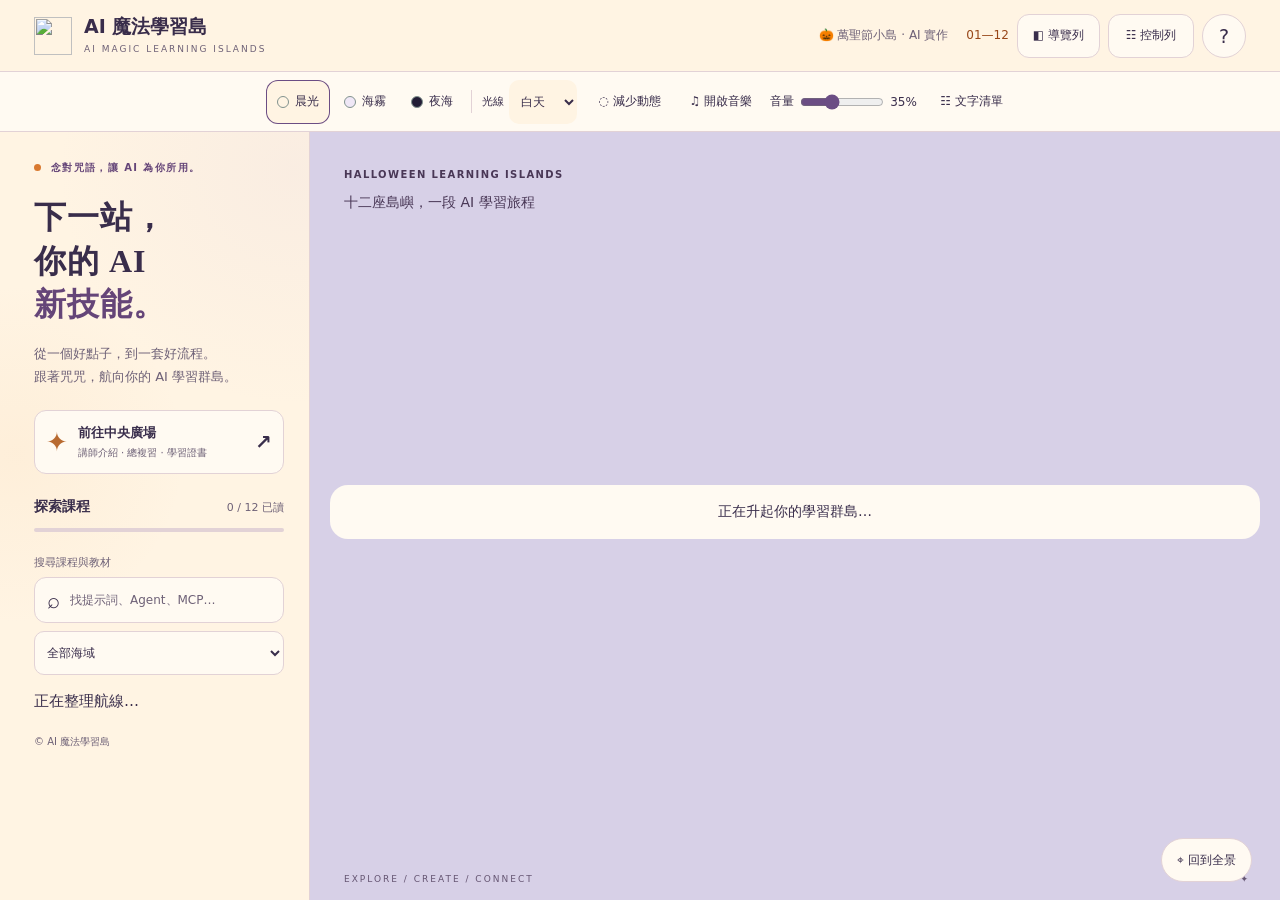
==== commit 0fd69a0a: "Add 咒術畫廊: image generation with Gemini or ChatGPT, plus video practice - New station 3 (12 courses):" ====
--- a/index.html
+++ b/index.html
@@ -1,19 +1,19 @@
 <!doctype html>
 <html lang="zh-Hant" data-theme="morning">
-<head><meta charset="utf-8"><meta name="site-version" content="b7e8671832"><meta name="viewport" content="width=device-width,initial-scale=1"><meta name="theme-color" content="#f6f0e4"><meta name="description" content="AI 魔法學習島：探索十一座 AI 課程島，閱讀教材與完成測驗，從提問走向 Harness 工程。"><title>AI 魔法學習島</title><link rel="icon" href="assets/flame.svg" type="image/svg+xml"><link rel="stylesheet" href="styles.css?v=b7e8671832"><script type="importmap">{"imports":{"three":"./vendor/three.module.js?v=b7e8671832","./js/anime-character.mjs":"./js/anime-character.mjs?v=b7e8671832","./js/app.mjs":"./js/app.mjs?v=b7e8671832","./js/bridges.mjs":"./js/bridges.mjs?v=b7e8671832","./js/certificate.mjs":"./js/certificate.mjs?v=b7e8671832","./js/characters.mjs":"./js/characters.mjs?v=b7e8671832","./js/core.mjs":"./js/core.mjs?v=b7e8671832","./js/halloween.mjs":"./js/halloween.mjs?v=b7e8671832","./js/host.mjs":"./js/host.mjs?v=b7e8671832","./js/interior.mjs":"./js/interior.mjs?v=b7e8671832","./js/materials.mjs":"./js/materials.mjs?v=b7e8671832","./js/music.mjs":"./js/music.mjs?v=b7e8671832","./js/navigation.mjs":"./js/navigation.mjs?v=b7e8671832","./js/overview-labels.mjs":"./js/overview-labels.mjs?v=b7e8671832","./js/progress-transfer.mjs":"./js/progress-transfer.mjs?v=b7e8671832","./js/residents.mjs":"./js/residents.mjs?v=b7e8671832","./js/scene.mjs":"./js/scene.mjs?v=b7e8671832","./js/seascape.mjs":"./js/seascape.mjs?v=b7e8671832","./js/wands.mjs":"./js/wands.mjs?v=b7e8671832","./js/world.mjs":"./js/world.mjs?v=b7e8671832","./vendor/CSS2DRenderer.js":"./vendor/CSS2DRenderer.js?v=b7e8671832","./vendor/OrbitControls.js":"./vendor/OrbitControls.js?v=b7e8671832","./vendor/three.module.js":"./vendor/three.module.js?v=b7e8671832"}}</script><script type="module" src="js/app.mjs?v=b7e8671832"></script></head>
+<head><meta charset="utf-8"><meta name="site-version" content="e564a4f30c"><meta name="viewport" content="width=device-width,initial-scale=1"><meta name="theme-color" content="#f6f0e4"><meta name="description" content="AI 魔法學習島：探索十二座 AI 課程島，閱讀教材與完成測驗，從提問走向 Harness 工程。"><title>AI 魔法學習島</title><link rel="icon" href="assets/flame.svg" type="image/svg+xml"><link rel="stylesheet" href="styles.css?v=e564a4f30c"><script type="importmap">{"imports":{"three":"./vendor/three.module.js?v=e564a4f30c","./js/anime-character.mjs":"./js/anime-character.mjs?v=e564a4f30c","./js/app.mjs":"./js/app.mjs?v=e564a4f30c","./js/bridges.mjs":"./js/bridges.mjs?v=e564a4f30c","./js/certificate.mjs":"./js/certificate.mjs?v=e564a4f30c","./js/characters.mjs":"./js/characters.mjs?v=e564a4f30c","./js/core.mjs":"./js/core.mjs?v=e564a4f30c","./js/halloween.mjs":"./js/halloween.mjs?v=e564a4f30c","./js/host.mjs":"./js/host.mjs?v=e564a4f30c","./js/interior.mjs":"./js/interior.mjs?v=e564a4f30c","./js/materials.mjs":"./js/materials.mjs?v=e564a4f30c","./js/music.mjs":"./js/music.mjs?v=e564a4f30c","./js/navigation.mjs":"./js/navigation.mjs?v=e564a4f30c","./js/overview-labels.mjs":"./js/overview-labels.mjs?v=e564a4f30c","./js/progress-transfer.mjs":"./js/progress-transfer.mjs?v=e564a4f30c","./js/residents.mjs":"./js/residents.mjs?v=e564a4f30c","./js/scene.mjs":"./js/scene.mjs?v=e564a4f30c","./js/seascape.mjs":"./js/seascape.mjs?v=e564a4f30c","./js/wands.mjs":"./js/wands.mjs?v=e564a4f30c","./js/world.mjs":"./js/world.mjs?v=e564a4f30c","./vendor/CSS2DRenderer.js":"./vendor/CSS2DRenderer.js?v=e564a4f30c","./vendor/OrbitControls.js":"./vendor/OrbitControls.js?v=e564a4f30c","./vendor/three.module.js":"./vendor/three.module.js?v=e564a4f30c"}}</script><script type="module" src="js/app.mjs?v=e564a4f30c"></script></head>
 <body>
 <a class="skip" href="#course-list">跳到課程清單</a>
-<header class="header"><a class="brand" href="./" aria-label="AI 魔法學習島首頁"><img src="assets/flame.svg" alt="" width="38" height="38"><span>AI 魔法學習島<small>AI MAGIC LEARNING ISLANDS</small></span></a><div class="header-actions"><span class="edition">🎃 萬聖節小島 · AI 實作 <i>01—11</i></span><button id="rail-toggle" aria-controls="island-navigation" aria-expanded="true">◧ 導覽列</button><button id="controls-toggle" aria-controls="display-controls" aria-expanded="true">☷ 控制列</button><button id="help" class="icon-button" aria-label="操作說明">?</button></div></header>
+<header class="header"><a class="brand" href="./" aria-label="AI 魔法學習島首頁"><img src="assets/flame.svg" alt="" width="38" height="38"><span>AI 魔法學習島<small>AI MAGIC LEARNING ISLANDS</small></span></a><div class="header-actions"><span class="edition">🎃 萬聖節小島 · AI 實作 <i>01—12</i></span><button id="rail-toggle" aria-controls="island-navigation" aria-expanded="true">◧ 導覽列</button><button id="controls-toggle" aria-controls="display-controls" aria-expanded="true">☷ 控制列</button><button id="help" class="icon-button" aria-label="操作說明">?</button></div></header>
 <div id="display-controls" class="dock" aria-label="顯示與聲音設定"><div class="theme-switch" role="group" aria-label="底色主題"><button data-theme="morning" aria-pressed="true"><i style="background:#fff4e3"></i>晨光</button><button data-theme="mist" aria-pressed="false"><i style="background:#efe7f6"></i>海霧</button><button data-theme="night" aria-pressed="false"><i style="background:#231d36"></i>夜海</button></div><span class="dock-divider"></span><label class="light-label"><span>光線</span><select id="lighting" aria-label="晝夜光線"><option value="day">白天</option><option value="dusk">黃昏</option><option value="night">夜晚</option></select></label><button id="motion" aria-pressed="false">◌ 減少動態</button><button id="music" aria-pressed="false">♫ 開啟音樂</button><label class="music-volume"><span>音量</span><input id="music-volume" type="range" min="0" max="100" step="1" value="35" aria-label="背景音樂音量"><output id="music-volume-output" for="music-volume">35%</output></label><audio id="background-music" src="assets/The_Uninvited_Guest_s_Waltz.mp3" preload="none" loop></audio><button id="list-view">☷ 文字清單</button></div>
 <main class="workspace">
 <aside class="rail" id="island-navigation"><div class="eyebrow"><span></span> 念對咒語，讓 AI 為你所用。</div><h1>下一站，<br>你的 AI<span>新技能。</span></h1><p class="intro">從一個好點子，到一套好流程。<br>跟著咒咒，航向你的 AI 學習群島。</p><button class="center-entry" data-course="center"><span class="entry-symbol">✦</span><span>前往中央廣場<small>講師介紹 · 總複習 · 學習證書</small></span><b>↗</b></button>
-<div class="rail-heading"><h2>探索課程</h2><span id="read-count">0 / 11 已讀</span></div><div class="progress-track"><span id="progress-fill"></span></div>
+<div class="rail-heading"><h2>探索課程</h2><span id="read-count">0 / 12 已讀</span></div><div class="progress-track"><span id="progress-fill"></span></div>
 <label class="search-label" for="search">搜尋課程與教材</label><div class="search-box"><span aria-hidden="true">⌕</span><input id="search" type="search" placeholder="找提示詞、Agent、MCP…" autocomplete="off"></div><label class="sr-only" for="group">篩選海域</label><select id="group"><option value="">全部海域</option><option>Gemini 免費入門</option><option>OpenCode 實作</option><option>API 串接</option><option>進階打造</option></select>
 <nav id="course-list" aria-label="課程清單" tabindex="-1"><p>正在整理航線…</p></nav><p id="search-status" class="small" role="status"></p><footer class="rail-footer"><span>© AI 魔法學習島</span></footer></aside>
-<section class="map" aria-label="互動 3D 課程群島"><div class="map-heading"><span class="eyebrow">HALLOWEEN LEARNING ISLANDS</span><p>十一座島嶼，一段 AI 學習旅程</p></div><div id="scene"><div id="map-status" role="status">正在升起你的學習群島…</div></div><button id="overview" class="overview">⌖ 回到全景</button><div class="map-coordinate" aria-hidden="true">EXPLORE / CREATE / CONNECT <span>✦</span></div></section>
+<section class="map" aria-label="互動 3D 課程群島"><div class="map-heading"><span class="eyebrow">HALLOWEEN LEARNING ISLANDS</span><p>十二座島嶼，一段 AI 學習旅程</p></div><div id="scene"><div id="map-status" role="status">正在升起你的學習群島…</div></div><button id="overview" class="overview">⌖ 回到全景</button><div class="map-coordinate" aria-hidden="true">EXPLORE / CREATE / CONNECT <span>✦</span></div></section>
 </main>
 <div id="panel-scrim" hidden></div><section id="panel" role="dialog" aria-modal="true" aria-labelledby="panel-title" hidden><header class="panel-header"><div><span id="panel-kicker" class="eyebrow"></span><h2 id="panel-title"></h2></div><button id="close-panel" class="icon-button" aria-label="關閉課程面板">✕</button></header><p id="panel-intro"></p><div id="tabs" class="tabs" role="tablist" aria-label="課程內容"></div><div id="panel-content" tabindex="0"></div></section>
-<dialog id="help-dialog"><button class="dialog-close icon-button" aria-label="關閉操作說明">✕</button><div id="host-guide" class="header-host" role="note" aria-label="島主咒咒操作說明"><img src="assets/mascot.svg" alt="" width="44" height="54"><p class="host-description">我是中央島的島主咒咒！每座課程島也都有自己的島主，在島上遇到我們，都可以問問題喔！<small>課程導覽 · 功能說明 · 教材問答</small></p></div><h2>島主咒咒與操作說明</h2><p>先點一座島聚焦放大，再點主建築閱讀教材與進行測驗；中央主島點建築會進入可拖曳觀看的學習室，點室內咒咒才會開啟廣場內容。也可從課程清單直接閱讀。右上「導覽列」可收合左側清單，讓群島最大化；「控制列」可展開或收起顯示與音樂設定。</p><ul><li>滑鼠拖曳旋轉、滾輪縮放；手機用雙指縮放。</li><li>按 Esc 關閉面板，Tab 移動焦點，Enter 選取。</li><li>每課已讀、測驗達 75%，完成十一課即可取得紀念證書。</li><li>群島藏了 14 把發光的魔法杖：中央島和每座課程島各 1 把、橋上 2 把。放大島嶼後點擊就能撿起，集滿成為「榮譽島民」。</li><li>中央島塔前的是講師王子齊（Jac），點他可以看講師介紹。</li><li>進度、魔法杖與姓名只存在這個瀏覽器。清除瀏覽資料會刪除記錄。</li></ul><p class="notice">工具名稱與操作說明依提供教材保留原稿，未另行查證現行版本。</p></dialog>
+<dialog id="help-dialog"><button class="dialog-close icon-button" aria-label="關閉操作說明">✕</button><div id="host-guide" class="header-host" role="note" aria-label="島主咒咒操作說明"><img src="assets/mascot.svg" alt="" width="44" height="54"><p class="host-description">我是中央島的島主咒咒！每座課程島也都有自己的島主，在島上遇到我們，都可以問問題喔！<small>課程導覽 · 功能說明 · 教材問答</small></p></div><h2>島主咒咒與操作說明</h2><p>先點一座島聚焦放大，再點主建築閱讀教材與進行測驗；中央主島點建築會進入可拖曳觀看的學習室，點室內咒咒才會開啟廣場內容。也可從課程清單直接閱讀。右上「導覽列」可收合左側清單，讓群島最大化；「控制列」可展開或收起顯示與音樂設定。</p><ul><li>滑鼠拖曳旋轉、滾輪縮放；手機用雙指縮放。</li><li>按 Esc 關閉面板，Tab 移動焦點，Enter 選取。</li><li>每課已讀、測驗達 75%，完成十二課即可取得紀念證書。</li><li>群島藏了 15 把發光的魔法杖：中央島和每座課程島各 1 把、橋上 2 把。放大島嶼後點擊就能撿起，集滿成為「榮譽島民」。</li><li>中央島塔前的是講師王子齊（Jac），點他可以看講師介紹。</li><li>進度、魔法杖與姓名只存在這個瀏覽器。清除瀏覽資料會刪除記錄。</li></ul><p class="notice">工具名稱與操作說明依提供教材保留原稿，未另行查證現行版本。</p></dialog>
 <dialog id="certificate-dialog"><button class="dialog-close icon-button" aria-label="關閉證書">✕</button><div id="certificate-sheet"></div><div class="certificate-actions"><button id="download-certificate" class="primary">下載證書 PNG</button><button id="print-certificate">列印／另存 PDF</button></div></dialog>
 <div id="toast" role="status" aria-live="polite"></div><noscript><div class="noscript">此瀏覽器未啟用 JavaScript。<a href="content.html">開啟完整文字教材</a>。</div></noscript>
 </body></html>
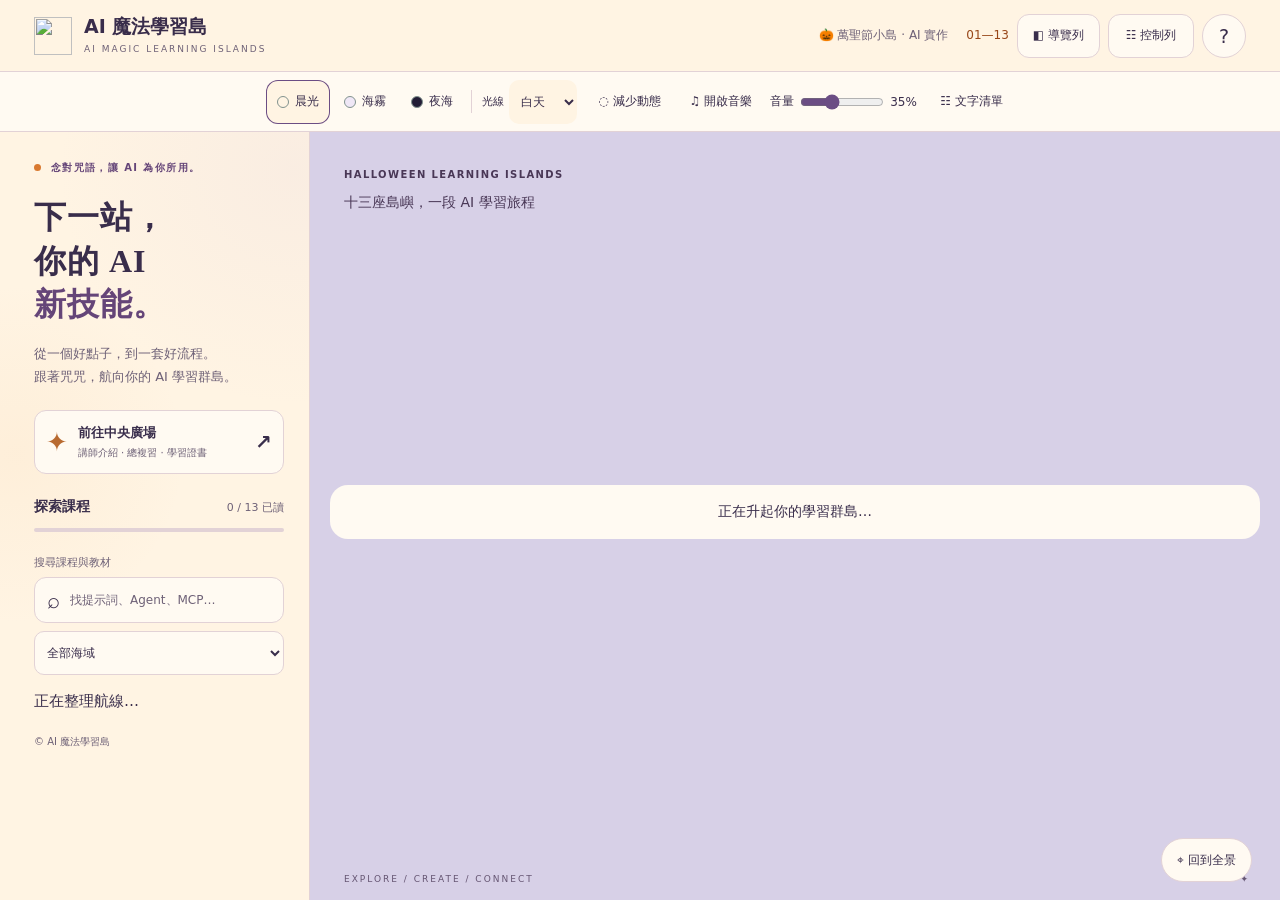
==== commit d4fb594e: "Add 光影樂坊 island for video, music, voice and audio overviews (draft) - New station 4 (13 courses): sh" ====
--- a/index.html
+++ b/index.html
@@ -1,19 +1,19 @@
 <!doctype html>
 <html lang="zh-Hant" data-theme="morning">
-<head><meta charset="utf-8"><meta name="site-version" content="e564a4f30c"><meta name="viewport" content="width=device-width,initial-scale=1"><meta name="theme-color" content="#f6f0e4"><meta name="description" content="AI 魔法學習島：探索十二座 AI 課程島，閱讀教材與完成測驗，從提問走向 Harness 工程。"><title>AI 魔法學習島</title><link rel="icon" href="assets/flame.svg" type="image/svg+xml"><link rel="stylesheet" href="styles.css?v=e564a4f30c"><script type="importmap">{"imports":{"three":"./vendor/three.module.js?v=e564a4f30c","./js/anime-character.mjs":"./js/anime-character.mjs?v=e564a4f30c","./js/app.mjs":"./js/app.mjs?v=e564a4f30c","./js/bridges.mjs":"./js/bridges.mjs?v=e564a4f30c","./js/certificate.mjs":"./js/certificate.mjs?v=e564a4f30c","./js/characters.mjs":"./js/characters.mjs?v=e564a4f30c","./js/core.mjs":"./js/core.mjs?v=e564a4f30c","./js/halloween.mjs":"./js/halloween.mjs?v=e564a4f30c","./js/host.mjs":"./js/host.mjs?v=e564a4f30c","./js/interior.mjs":"./js/interior.mjs?v=e564a4f30c","./js/materials.mjs":"./js/materials.mjs?v=e564a4f30c","./js/music.mjs":"./js/music.mjs?v=e564a4f30c","./js/navigation.mjs":"./js/navigation.mjs?v=e564a4f30c","./js/overview-labels.mjs":"./js/overview-labels.mjs?v=e564a4f30c","./js/progress-transfer.mjs":"./js/progress-transfer.mjs?v=e564a4f30c","./js/residents.mjs":"./js/residents.mjs?v=e564a4f30c","./js/scene.mjs":"./js/scene.mjs?v=e564a4f30c","./js/seascape.mjs":"./js/seascape.mjs?v=e564a4f30c","./js/wands.mjs":"./js/wands.mjs?v=e564a4f30c","./js/world.mjs":"./js/world.mjs?v=e564a4f30c","./vendor/CSS2DRenderer.js":"./vendor/CSS2DRenderer.js?v=e564a4f30c","./vendor/OrbitControls.js":"./vendor/OrbitControls.js?v=e564a4f30c","./vendor/three.module.js":"./vendor/three.module.js?v=e564a4f30c"}}</script><script type="module" src="js/app.mjs?v=e564a4f30c"></script></head>
+<head><meta charset="utf-8"><meta name="site-version" content="686f239d10"><meta name="viewport" content="width=device-width,initial-scale=1"><meta name="theme-color" content="#f6f0e4"><meta name="description" content="AI 魔法學習島：探索十三座 AI 課程島，閱讀教材與完成測驗，從提問走向 Harness 工程。"><title>AI 魔法學習島</title><link rel="icon" href="assets/flame.svg" type="image/svg+xml"><link rel="stylesheet" href="styles.css?v=686f239d10"><script type="importmap">{"imports":{"three":"./vendor/three.module.js?v=686f239d10","./js/anime-character.mjs":"./js/anime-character.mjs?v=686f239d10","./js/app.mjs":"./js/app.mjs?v=686f239d10","./js/bridges.mjs":"./js/bridges.mjs?v=686f239d10","./js/certificate.mjs":"./js/certificate.mjs?v=686f239d10","./js/characters.mjs":"./js/characters.mjs?v=686f239d10","./js/core.mjs":"./js/core.mjs?v=686f239d10","./js/halloween.mjs":"./js/halloween.mjs?v=686f239d10","./js/host.mjs":"./js/host.mjs?v=686f239d10","./js/interior.mjs":"./js/interior.mjs?v=686f239d10","./js/materials.mjs":"./js/materials.mjs?v=686f239d10","./js/music.mjs":"./js/music.mjs?v=686f239d10","./js/navigation.mjs":"./js/navigation.mjs?v=686f239d10","./js/overview-labels.mjs":"./js/overview-labels.mjs?v=686f239d10","./js/progress-transfer.mjs":"./js/progress-transfer.mjs?v=686f239d10","./js/residents.mjs":"./js/residents.mjs?v=686f239d10","./js/scene.mjs":"./js/scene.mjs?v=686f239d10","./js/seascape.mjs":"./js/seascape.mjs?v=686f239d10","./js/wands.mjs":"./js/wands.mjs?v=686f239d10","./js/world.mjs":"./js/world.mjs?v=686f239d10","./vendor/CSS2DRenderer.js":"./vendor/CSS2DRenderer.js?v=686f239d10","./vendor/OrbitControls.js":"./vendor/OrbitControls.js?v=686f239d10","./vendor/three.module.js":"./vendor/three.module.js?v=686f239d10"}}</script><script type="module" src="js/app.mjs?v=686f239d10"></script></head>
 <body>
 <a class="skip" href="#course-list">跳到課程清單</a>
-<header class="header"><a class="brand" href="./" aria-label="AI 魔法學習島首頁"><img src="assets/flame.svg" alt="" width="38" height="38"><span>AI 魔法學習島<small>AI MAGIC LEARNING ISLANDS</small></span></a><div class="header-actions"><span class="edition">🎃 萬聖節小島 · AI 實作 <i>01—12</i></span><button id="rail-toggle" aria-controls="island-navigation" aria-expanded="true">◧ 導覽列</button><button id="controls-toggle" aria-controls="display-controls" aria-expanded="true">☷ 控制列</button><button id="help" class="icon-button" aria-label="操作說明">?</button></div></header>
+<header class="header"><a class="brand" href="./" aria-label="AI 魔法學習島首頁"><img src="assets/flame.svg" alt="" width="38" height="38"><span>AI 魔法學習島<small>AI MAGIC LEARNING ISLANDS</small></span></a><div class="header-actions"><span class="edition">🎃 萬聖節小島 · AI 實作 <i>01—13</i></span><button id="rail-toggle" aria-controls="island-navigation" aria-expanded="true">◧ 導覽列</button><button id="controls-toggle" aria-controls="display-controls" aria-expanded="true">☷ 控制列</button><button id="help" class="icon-button" aria-label="操作說明">?</button></div></header>
 <div id="display-controls" class="dock" aria-label="顯示與聲音設定"><div class="theme-switch" role="group" aria-label="底色主題"><button data-theme="morning" aria-pressed="true"><i style="background:#fff4e3"></i>晨光</button><button data-theme="mist" aria-pressed="false"><i style="background:#efe7f6"></i>海霧</button><button data-theme="night" aria-pressed="false"><i style="background:#231d36"></i>夜海</button></div><span class="dock-divider"></span><label class="light-label"><span>光線</span><select id="lighting" aria-label="晝夜光線"><option value="day">白天</option><option value="dusk">黃昏</option><option value="night">夜晚</option></select></label><button id="motion" aria-pressed="false">◌ 減少動態</button><button id="music" aria-pressed="false">♫ 開啟音樂</button><label class="music-volume"><span>音量</span><input id="music-volume" type="range" min="0" max="100" step="1" value="35" aria-label="背景音樂音量"><output id="music-volume-output" for="music-volume">35%</output></label><audio id="background-music" src="assets/The_Uninvited_Guest_s_Waltz.mp3" preload="none" loop></audio><button id="list-view">☷ 文字清單</button></div>
 <main class="workspace">
 <aside class="rail" id="island-navigation"><div class="eyebrow"><span></span> 念對咒語，讓 AI 為你所用。</div><h1>下一站，<br>你的 AI<span>新技能。</span></h1><p class="intro">從一個好點子，到一套好流程。<br>跟著咒咒，航向你的 AI 學習群島。</p><button class="center-entry" data-course="center"><span class="entry-symbol">✦</span><span>前往中央廣場<small>講師介紹 · 總複習 · 學習證書</small></span><b>↗</b></button>
-<div class="rail-heading"><h2>探索課程</h2><span id="read-count">0 / 12 已讀</span></div><div class="progress-track"><span id="progress-fill"></span></div>
+<div class="rail-heading"><h2>探索課程</h2><span id="read-count">0 / 13 已讀</span></div><div class="progress-track"><span id="progress-fill"></span></div>
 <label class="search-label" for="search">搜尋課程與教材</label><div class="search-box"><span aria-hidden="true">⌕</span><input id="search" type="search" placeholder="找提示詞、Agent、MCP…" autocomplete="off"></div><label class="sr-only" for="group">篩選海域</label><select id="group"><option value="">全部海域</option><option>Gemini 免費入門</option><option>OpenCode 實作</option><option>API 串接</option><option>進階打造</option></select>
 <nav id="course-list" aria-label="課程清單" tabindex="-1"><p>正在整理航線…</p></nav><p id="search-status" class="small" role="status"></p><footer class="rail-footer"><span>© AI 魔法學習島</span></footer></aside>
-<section class="map" aria-label="互動 3D 課程群島"><div class="map-heading"><span class="eyebrow">HALLOWEEN LEARNING ISLANDS</span><p>十二座島嶼，一段 AI 學習旅程</p></div><div id="scene"><div id="map-status" role="status">正在升起你的學習群島…</div></div><button id="overview" class="overview">⌖ 回到全景</button><div class="map-coordinate" aria-hidden="true">EXPLORE / CREATE / CONNECT <span>✦</span></div></section>
+<section class="map" aria-label="互動 3D 課程群島"><div class="map-heading"><span class="eyebrow">HALLOWEEN LEARNING ISLANDS</span><p>十三座島嶼，一段 AI 學習旅程</p></div><div id="scene"><div id="map-status" role="status">正在升起你的學習群島…</div></div><button id="overview" class="overview">⌖ 回到全景</button><div class="map-coordinate" aria-hidden="true">EXPLORE / CREATE / CONNECT <span>✦</span></div></section>
 </main>
 <div id="panel-scrim" hidden></div><section id="panel" role="dialog" aria-modal="true" aria-labelledby="panel-title" hidden><header class="panel-header"><div><span id="panel-kicker" class="eyebrow"></span><h2 id="panel-title"></h2></div><button id="close-panel" class="icon-button" aria-label="關閉課程面板">✕</button></header><p id="panel-intro"></p><div id="tabs" class="tabs" role="tablist" aria-label="課程內容"></div><div id="panel-content" tabindex="0"></div></section>
-<dialog id="help-dialog"><button class="dialog-close icon-button" aria-label="關閉操作說明">✕</button><div id="host-guide" class="header-host" role="note" aria-label="島主咒咒操作說明"><img src="assets/mascot.svg" alt="" width="44" height="54"><p class="host-description">我是中央島的島主咒咒！每座課程島也都有自己的島主，在島上遇到我們，都可以問問題喔！<small>課程導覽 · 功能說明 · 教材問答</small></p></div><h2>島主咒咒與操作說明</h2><p>先點一座島聚焦放大，再點主建築閱讀教材與進行測驗；中央主島點建築會進入可拖曳觀看的學習室，點室內咒咒才會開啟廣場內容。也可從課程清單直接閱讀。右上「導覽列」可收合左側清單，讓群島最大化；「控制列」可展開或收起顯示與音樂設定。</p><ul><li>滑鼠拖曳旋轉、滾輪縮放；手機用雙指縮放。</li><li>按 Esc 關閉面板，Tab 移動焦點，Enter 選取。</li><li>每課已讀、測驗達 75%，完成十二課即可取得紀念證書。</li><li>群島藏了 15 把發光的魔法杖：中央島和每座課程島各 1 把、橋上 2 把。放大島嶼後點擊就能撿起，集滿成為「榮譽島民」。</li><li>中央島塔前的是講師王子齊（Jac），點他可以看講師介紹。</li><li>進度、魔法杖與姓名只存在這個瀏覽器。清除瀏覽資料會刪除記錄。</li></ul><p class="notice">工具名稱與操作說明依提供教材保留原稿，未另行查證現行版本。</p></dialog>
+<dialog id="help-dialog"><button class="dialog-close icon-button" aria-label="關閉操作說明">✕</button><div id="host-guide" class="header-host" role="note" aria-label="島主咒咒操作說明"><img src="assets/mascot.svg" alt="" width="44" height="54"><p class="host-description">我是中央島的島主咒咒！每座課程島也都有自己的島主，在島上遇到我們，都可以問問題喔！<small>課程導覽 · 功能說明 · 教材問答</small></p></div><h2>島主咒咒與操作說明</h2><p>先點一座島聚焦放大，再點主建築閱讀教材與進行測驗；中央主島點建築會進入可拖曳觀看的學習室，點室內咒咒才會開啟廣場內容。也可從課程清單直接閱讀。右上「導覽列」可收合左側清單，讓群島最大化；「控制列」可展開或收起顯示與音樂設定。</p><ul><li>滑鼠拖曳旋轉、滾輪縮放；手機用雙指縮放。</li><li>按 Esc 關閉面板，Tab 移動焦點，Enter 選取。</li><li>每課已讀、測驗達 75%，完成十三課即可取得紀念證書。</li><li>群島藏了 16 把發光的魔法杖：中央島和每座課程島各 1 把、橋上 2 把。放大島嶼後點擊就能撿起，集滿成為「榮譽島民」。</li><li>中央島塔前的是講師王子齊（Jac），點他可以看講師介紹。</li><li>進度、魔法杖與姓名只存在這個瀏覽器。清除瀏覽資料會刪除記錄。</li></ul><p class="notice">工具名稱與操作說明依提供教材保留原稿，未另行查證現行版本。</p></dialog>
 <dialog id="certificate-dialog"><button class="dialog-close icon-button" aria-label="關閉證書">✕</button><div id="certificate-sheet"></div><div class="certificate-actions"><button id="download-certificate" class="primary">下載證書 PNG</button><button id="print-certificate">列印／另存 PDF</button></div></dialog>
 <div id="toast" role="status" aria-live="polite"></div><noscript><div class="noscript">此瀏覽器未啟用 JavaScript。<a href="content.html">開啟完整文字教材</a>。</div></noscript>
 </body></html>
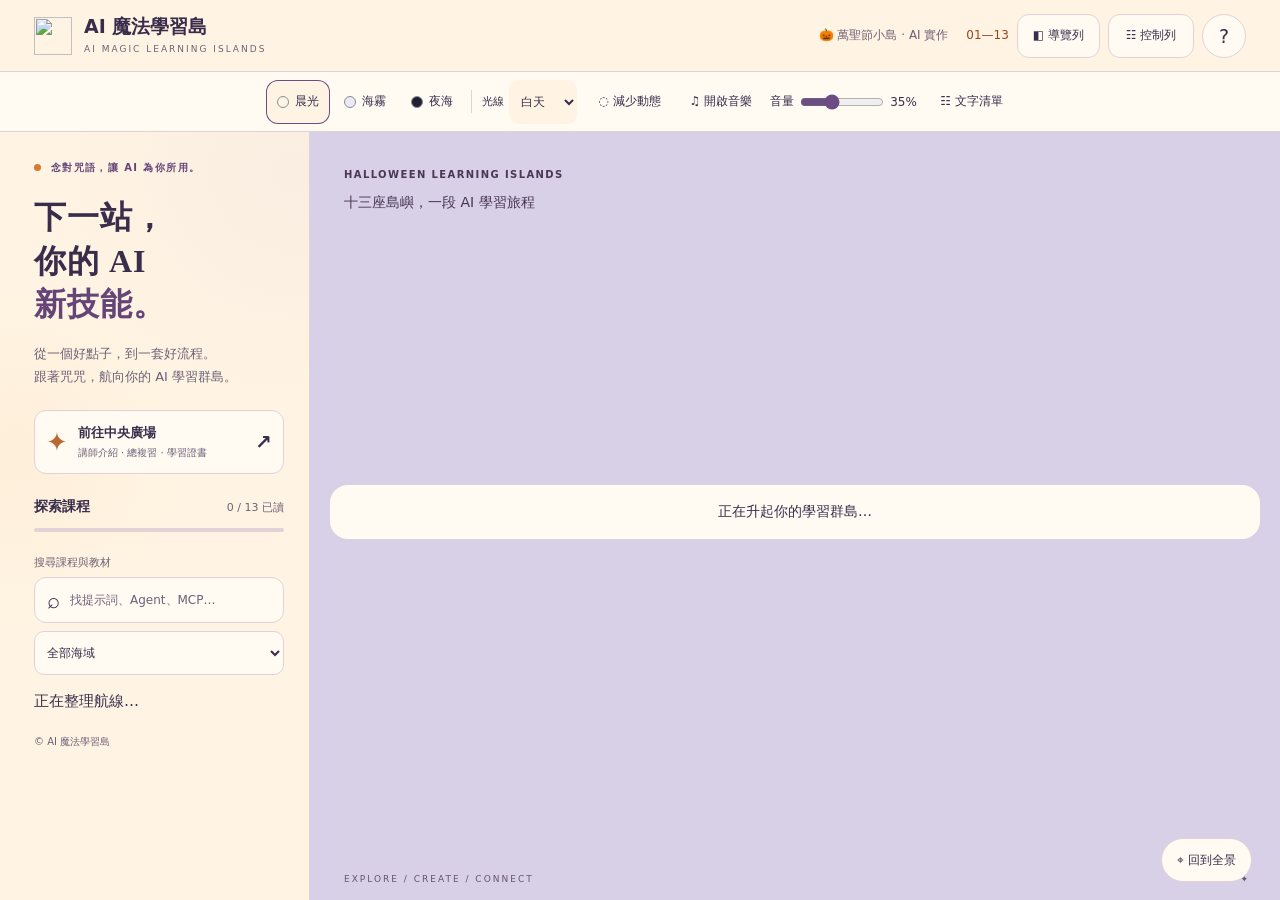
==== commit 931c21d7: "Add a next-island button to each course panel Each course's material and quiz tabs end with a card t" ====
--- a/index.html
+++ b/index.html
@@ -1,6 +1,6 @@
 <!doctype html>
 <html lang="zh-Hant" data-theme="morning">
-<head><meta charset="utf-8"><meta name="site-version" content="686f239d10"><meta name="viewport" content="width=device-width,initial-scale=1"><meta name="theme-color" content="#f6f0e4"><meta name="description" content="AI 魔法學習島：探索十三座 AI 課程島，閱讀教材與完成測驗，從提問走向 Harness 工程。"><title>AI 魔法學習島</title><link rel="icon" href="assets/flame.svg" type="image/svg+xml"><link rel="stylesheet" href="styles.css?v=686f239d10"><script type="importmap">{"imports":{"three":"./vendor/three.module.js?v=686f239d10","./js/anime-character.mjs":"./js/anime-character.mjs?v=686f239d10","./js/app.mjs":"./js/app.mjs?v=686f239d10","./js/bridges.mjs":"./js/bridges.mjs?v=686f239d10","./js/certificate.mjs":"./js/certificate.mjs?v=686f239d10","./js/characters.mjs":"./js/characters.mjs?v=686f239d10","./js/core.mjs":"./js/core.mjs?v=686f239d10","./js/halloween.mjs":"./js/halloween.mjs?v=686f239d10","./js/host.mjs":"./js/host.mjs?v=686f239d10","./js/interior.mjs":"./js/interior.mjs?v=686f239d10","./js/materials.mjs":"./js/materials.mjs?v=686f239d10","./js/music.mjs":"./js/music.mjs?v=686f239d10","./js/navigation.mjs":"./js/navigation.mjs?v=686f239d10","./js/overview-labels.mjs":"./js/overview-labels.mjs?v=686f239d10","./js/progress-transfer.mjs":"./js/progress-transfer.mjs?v=686f239d10","./js/residents.mjs":"./js/residents.mjs?v=686f239d10","./js/scene.mjs":"./js/scene.mjs?v=686f239d10","./js/seascape.mjs":"./js/seascape.mjs?v=686f239d10","./js/wands.mjs":"./js/wands.mjs?v=686f239d10","./js/world.mjs":"./js/world.mjs?v=686f239d10","./vendor/CSS2DRenderer.js":"./vendor/CSS2DRenderer.js?v=686f239d10","./vendor/OrbitControls.js":"./vendor/OrbitControls.js?v=686f239d10","./vendor/three.module.js":"./vendor/three.module.js?v=686f239d10"}}</script><script type="module" src="js/app.mjs?v=686f239d10"></script></head>
+<head><meta charset="utf-8"><meta name="site-version" content="26da1dc5ac"><meta name="viewport" content="width=device-width,initial-scale=1"><meta name="theme-color" content="#f6f0e4"><meta name="description" content="AI 魔法學習島：探索十三座 AI 課程島，閱讀教材與完成測驗，從提問走向 Harness 工程。"><title>AI 魔法學習島</title><link rel="icon" href="assets/flame.svg" type="image/svg+xml"><link rel="stylesheet" href="styles.css?v=26da1dc5ac"><script type="importmap">{"imports":{"three":"./vendor/three.module.js?v=26da1dc5ac","./js/anime-character.mjs":"./js/anime-character.mjs?v=26da1dc5ac","./js/app.mjs":"./js/app.mjs?v=26da1dc5ac","./js/bridges.mjs":"./js/bridges.mjs?v=26da1dc5ac","./js/certificate.mjs":"./js/certificate.mjs?v=26da1dc5ac","./js/characters.mjs":"./js/characters.mjs?v=26da1dc5ac","./js/core.mjs":"./js/core.mjs?v=26da1dc5ac","./js/halloween.mjs":"./js/halloween.mjs?v=26da1dc5ac","./js/host.mjs":"./js/host.mjs?v=26da1dc5ac","./js/interior.mjs":"./js/interior.mjs?v=26da1dc5ac","./js/materials.mjs":"./js/materials.mjs?v=26da1dc5ac","./js/music.mjs":"./js/music.mjs?v=26da1dc5ac","./js/navigation.mjs":"./js/navigation.mjs?v=26da1dc5ac","./js/overview-labels.mjs":"./js/overview-labels.mjs?v=26da1dc5ac","./js/progress-transfer.mjs":"./js/progress-transfer.mjs?v=26da1dc5ac","./js/residents.mjs":"./js/residents.mjs?v=26da1dc5ac","./js/scene.mjs":"./js/scene.mjs?v=26da1dc5ac","./js/seascape.mjs":"./js/seascape.mjs?v=26da1dc5ac","./js/wands.mjs":"./js/wands.mjs?v=26da1dc5ac","./js/world.mjs":"./js/world.mjs?v=26da1dc5ac","./vendor/CSS2DRenderer.js":"./vendor/CSS2DRenderer.js?v=26da1dc5ac","./vendor/OrbitControls.js":"./vendor/OrbitControls.js?v=26da1dc5ac","./vendor/three.module.js":"./vendor/three.module.js?v=26da1dc5ac"}}</script><script type="module" src="js/app.mjs?v=26da1dc5ac"></script></head>
 <body>
 <a class="skip" href="#course-list">跳到課程清單</a>
 <header class="header"><a class="brand" href="./" aria-label="AI 魔法學習島首頁"><img src="assets/flame.svg" alt="" width="38" height="38"><span>AI 魔法學習島<small>AI MAGIC LEARNING ISLANDS</small></span></a><div class="header-actions"><span class="edition">🎃 萬聖節小島 · AI 實作 <i>01—13</i></span><button id="rail-toggle" aria-controls="island-navigation" aria-expanded="true">◧ 導覽列</button><button id="controls-toggle" aria-controls="display-controls" aria-expanded="true">☷ 控制列</button><button id="help" class="icon-button" aria-label="操作說明">?</button></div></header>
--- a/styles.css
+++ b/styles.css
@@ -63,3 +63,9 @@
 .wand-slots span.got{background:#f2c14e;border:1px solid #c99a3c;color:#fff}
 [data-theme=night] .wand-box{background:#2f2745;border-color:#6b5a8c}
 [data-theme=night] .wand-box h3 small{color:#f2c14e}
+
+/* 教材與測驗底部的「下一站」按鈕 */
+.next-island{display:grid;gap:4px;width:100%;margin-top:22px;padding:16px 18px;text-align:left;border:1.5px dashed var(--accent,#d4823f);border-radius:16px;background:var(--surface)}
+.next-island strong{font-size:1.12em}
+.next-island small{color:var(--muted,#6b625c);line-height:1.5}
+.next-island:hover,.next-island:focus-visible{border-style:solid;transform:translateY(-1px)}
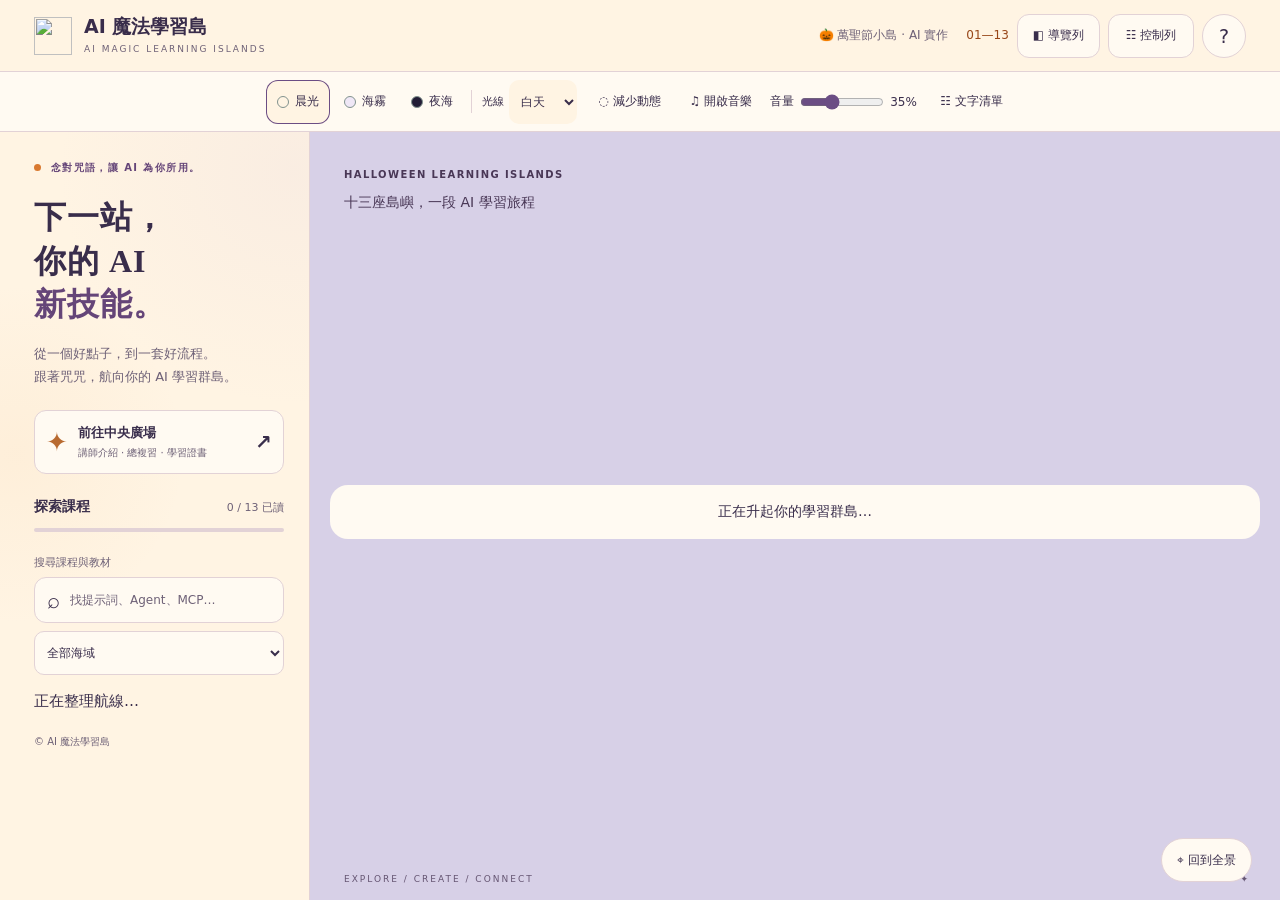
==== commit 6f5f9ed9: "Check 光影樂坊 against official sources - Flow: 50 free credits a day, no rollover, Veo 3.1 Lite 4-8s 72" ====
--- a/index.html
+++ b/index.html
@@ -1,6 +1,6 @@
 <!doctype html>
 <html lang="zh-Hant" data-theme="morning">
-<head><meta charset="utf-8"><meta name="site-version" content="26da1dc5ac"><meta name="viewport" content="width=device-width,initial-scale=1"><meta name="theme-color" content="#f6f0e4"><meta name="description" content="AI 魔法學習島：探索十三座 AI 課程島，閱讀教材與完成測驗，從提問走向 Harness 工程。"><title>AI 魔法學習島</title><link rel="icon" href="assets/flame.svg" type="image/svg+xml"><link rel="stylesheet" href="styles.css?v=26da1dc5ac"><script type="importmap">{"imports":{"three":"./vendor/three.module.js?v=26da1dc5ac","./js/anime-character.mjs":"./js/anime-character.mjs?v=26da1dc5ac","./js/app.mjs":"./js/app.mjs?v=26da1dc5ac","./js/bridges.mjs":"./js/bridges.mjs?v=26da1dc5ac","./js/certificate.mjs":"./js/certificate.mjs?v=26da1dc5ac","./js/characters.mjs":"./js/characters.mjs?v=26da1dc5ac","./js/core.mjs":"./js/core.mjs?v=26da1dc5ac","./js/halloween.mjs":"./js/halloween.mjs?v=26da1dc5ac","./js/host.mjs":"./js/host.mjs?v=26da1dc5ac","./js/interior.mjs":"./js/interior.mjs?v=26da1dc5ac","./js/materials.mjs":"./js/materials.mjs?v=26da1dc5ac","./js/music.mjs":"./js/music.mjs?v=26da1dc5ac","./js/navigation.mjs":"./js/navigation.mjs?v=26da1dc5ac","./js/overview-labels.mjs":"./js/overview-labels.mjs?v=26da1dc5ac","./js/progress-transfer.mjs":"./js/progress-transfer.mjs?v=26da1dc5ac","./js/residents.mjs":"./js/residents.mjs?v=26da1dc5ac","./js/scene.mjs":"./js/scene.mjs?v=26da1dc5ac","./js/seascape.mjs":"./js/seascape.mjs?v=26da1dc5ac","./js/wands.mjs":"./js/wands.mjs?v=26da1dc5ac","./js/world.mjs":"./js/world.mjs?v=26da1dc5ac","./vendor/CSS2DRenderer.js":"./vendor/CSS2DRenderer.js?v=26da1dc5ac","./vendor/OrbitControls.js":"./vendor/OrbitControls.js?v=26da1dc5ac","./vendor/three.module.js":"./vendor/three.module.js?v=26da1dc5ac"}}</script><script type="module" src="js/app.mjs?v=26da1dc5ac"></script></head>
+<head><meta charset="utf-8"><meta name="site-version" content="5ddd974041"><meta name="viewport" content="width=device-width,initial-scale=1"><meta name="theme-color" content="#f6f0e4"><meta name="description" content="AI 魔法學習島：探索十三座 AI 課程島，閱讀教材與完成測驗，從提問走向 Harness 工程。"><title>AI 魔法學習島</title><link rel="icon" href="assets/flame.svg" type="image/svg+xml"><link rel="stylesheet" href="styles.css?v=5ddd974041"><script type="importmap">{"imports":{"three":"./vendor/three.module.js?v=5ddd974041","./js/anime-character.mjs":"./js/anime-character.mjs?v=5ddd974041","./js/app.mjs":"./js/app.mjs?v=5ddd974041","./js/bridges.mjs":"./js/bridges.mjs?v=5ddd974041","./js/certificate.mjs":"./js/certificate.mjs?v=5ddd974041","./js/characters.mjs":"./js/characters.mjs?v=5ddd974041","./js/core.mjs":"./js/core.mjs?v=5ddd974041","./js/halloween.mjs":"./js/halloween.mjs?v=5ddd974041","./js/host.mjs":"./js/host.mjs?v=5ddd974041","./js/interior.mjs":"./js/interior.mjs?v=5ddd974041","./js/materials.mjs":"./js/materials.mjs?v=5ddd974041","./js/music.mjs":"./js/music.mjs?v=5ddd974041","./js/navigation.mjs":"./js/navigation.mjs?v=5ddd974041","./js/overview-labels.mjs":"./js/overview-labels.mjs?v=5ddd974041","./js/progress-transfer.mjs":"./js/progress-transfer.mjs?v=5ddd974041","./js/residents.mjs":"./js/residents.mjs?v=5ddd974041","./js/scene.mjs":"./js/scene.mjs?v=5ddd974041","./js/seascape.mjs":"./js/seascape.mjs?v=5ddd974041","./js/wands.mjs":"./js/wands.mjs?v=5ddd974041","./js/world.mjs":"./js/world.mjs?v=5ddd974041","./vendor/CSS2DRenderer.js":"./vendor/CSS2DRenderer.js?v=5ddd974041","./vendor/OrbitControls.js":"./vendor/OrbitControls.js?v=5ddd974041","./vendor/three.module.js":"./vendor/three.module.js?v=5ddd974041"}}</script><script type="module" src="js/app.mjs?v=5ddd974041"></script></head>
 <body>
 <a class="skip" href="#course-list">跳到課程清單</a>
 <header class="header"><a class="brand" href="./" aria-label="AI 魔法學習島首頁"><img src="assets/flame.svg" alt="" width="38" height="38"><span>AI 魔法學習島<small>AI MAGIC LEARNING ISLANDS</small></span></a><div class="header-actions"><span class="edition">🎃 萬聖節小島 · AI 實作 <i>01—13</i></span><button id="rail-toggle" aria-controls="island-navigation" aria-expanded="true">◧ 導覽列</button><button id="controls-toggle" aria-controls="display-controls" aria-expanded="true">☷ 控制列</button><button id="help" class="icon-button" aria-label="操作說明">?</button></div></header>
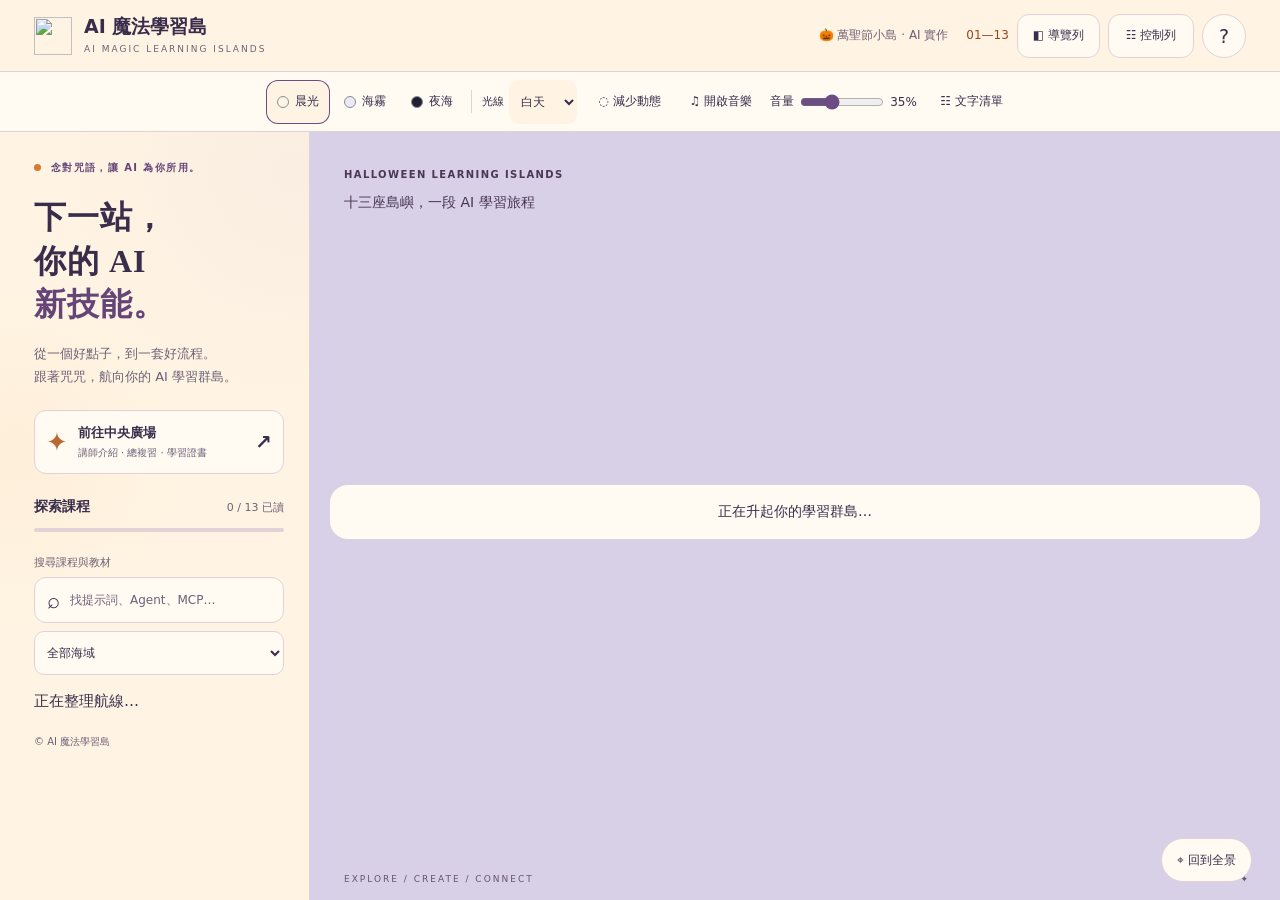
==== commit 76ec1a92: "Add age reminders to 星門渡口 and 鍊金工房 The Gemini API terms require users to be 18+ and forbid using the" ====
--- a/index.html
+++ b/index.html
@@ -1,6 +1,6 @@
 <!doctype html>
 <html lang="zh-Hant" data-theme="morning">
-<head><meta charset="utf-8"><meta name="site-version" content="5ddd974041"><meta name="viewport" content="width=device-width,initial-scale=1"><meta name="theme-color" content="#f6f0e4"><meta name="description" content="AI 魔法學習島：探索十三座 AI 課程島，閱讀教材與完成測驗，從提問走向 Harness 工程。"><title>AI 魔法學習島</title><link rel="icon" href="assets/flame.svg" type="image/svg+xml"><link rel="stylesheet" href="styles.css?v=5ddd974041"><script type="importmap">{"imports":{"three":"./vendor/three.module.js?v=5ddd974041","./js/anime-character.mjs":"./js/anime-character.mjs?v=5ddd974041","./js/app.mjs":"./js/app.mjs?v=5ddd974041","./js/bridges.mjs":"./js/bridges.mjs?v=5ddd974041","./js/certificate.mjs":"./js/certificate.mjs?v=5ddd974041","./js/characters.mjs":"./js/characters.mjs?v=5ddd974041","./js/core.mjs":"./js/core.mjs?v=5ddd974041","./js/halloween.mjs":"./js/halloween.mjs?v=5ddd974041","./js/host.mjs":"./js/host.mjs?v=5ddd974041","./js/interior.mjs":"./js/interior.mjs?v=5ddd974041","./js/materials.mjs":"./js/materials.mjs?v=5ddd974041","./js/music.mjs":"./js/music.mjs?v=5ddd974041","./js/navigation.mjs":"./js/navigation.mjs?v=5ddd974041","./js/overview-labels.mjs":"./js/overview-labels.mjs?v=5ddd974041","./js/progress-transfer.mjs":"./js/progress-transfer.mjs?v=5ddd974041","./js/residents.mjs":"./js/residents.mjs?v=5ddd974041","./js/scene.mjs":"./js/scene.mjs?v=5ddd974041","./js/seascape.mjs":"./js/seascape.mjs?v=5ddd974041","./js/wands.mjs":"./js/wands.mjs?v=5ddd974041","./js/world.mjs":"./js/world.mjs?v=5ddd974041","./vendor/CSS2DRenderer.js":"./vendor/CSS2DRenderer.js?v=5ddd974041","./vendor/OrbitControls.js":"./vendor/OrbitControls.js?v=5ddd974041","./vendor/three.module.js":"./vendor/three.module.js?v=5ddd974041"}}</script><script type="module" src="js/app.mjs?v=5ddd974041"></script></head>
+<head><meta charset="utf-8"><meta name="site-version" content="e092b0faea"><meta name="viewport" content="width=device-width,initial-scale=1"><meta name="theme-color" content="#f6f0e4"><meta name="description" content="AI 魔法學習島：探索十三座 AI 課程島，閱讀教材與完成測驗，從提問走向 Harness 工程。"><title>AI 魔法學習島</title><link rel="icon" href="assets/flame.svg" type="image/svg+xml"><link rel="stylesheet" href="styles.css?v=e092b0faea"><script type="importmap">{"imports":{"three":"./vendor/three.module.js?v=e092b0faea","./js/anime-character.mjs":"./js/anime-character.mjs?v=e092b0faea","./js/app.mjs":"./js/app.mjs?v=e092b0faea","./js/bridges.mjs":"./js/bridges.mjs?v=e092b0faea","./js/certificate.mjs":"./js/certificate.mjs?v=e092b0faea","./js/characters.mjs":"./js/characters.mjs?v=e092b0faea","./js/core.mjs":"./js/core.mjs?v=e092b0faea","./js/halloween.mjs":"./js/halloween.mjs?v=e092b0faea","./js/host.mjs":"./js/host.mjs?v=e092b0faea","./js/interior.mjs":"./js/interior.mjs?v=e092b0faea","./js/materials.mjs":"./js/materials.mjs?v=e092b0faea","./js/music.mjs":"./js/music.mjs?v=e092b0faea","./js/navigation.mjs":"./js/navigation.mjs?v=e092b0faea","./js/overview-labels.mjs":"./js/overview-labels.mjs?v=e092b0faea","./js/progress-transfer.mjs":"./js/progress-transfer.mjs?v=e092b0faea","./js/residents.mjs":"./js/residents.mjs?v=e092b0faea","./js/scene.mjs":"./js/scene.mjs?v=e092b0faea","./js/seascape.mjs":"./js/seascape.mjs?v=e092b0faea","./js/wands.mjs":"./js/wands.mjs?v=e092b0faea","./js/world.mjs":"./js/world.mjs?v=e092b0faea","./vendor/CSS2DRenderer.js":"./vendor/CSS2DRenderer.js?v=e092b0faea","./vendor/OrbitControls.js":"./vendor/OrbitControls.js?v=e092b0faea","./vendor/three.module.js":"./vendor/three.module.js?v=e092b0faea"}}</script><script type="module" src="js/app.mjs?v=e092b0faea"></script></head>
 <body>
 <a class="skip" href="#course-list">跳到課程清單</a>
 <header class="header"><a class="brand" href="./" aria-label="AI 魔法學習島首頁"><img src="assets/flame.svg" alt="" width="38" height="38"><span>AI 魔法學習島<small>AI MAGIC LEARNING ISLANDS</small></span></a><div class="header-actions"><span class="edition">🎃 萬聖節小島 · AI 實作 <i>01—13</i></span><button id="rail-toggle" aria-controls="island-navigation" aria-expanded="true">◧ 導覽列</button><button id="controls-toggle" aria-controls="display-controls" aria-expanded="true">☷ 控制列</button><button id="help" class="icon-button" aria-label="操作說明">?</button></div></header>
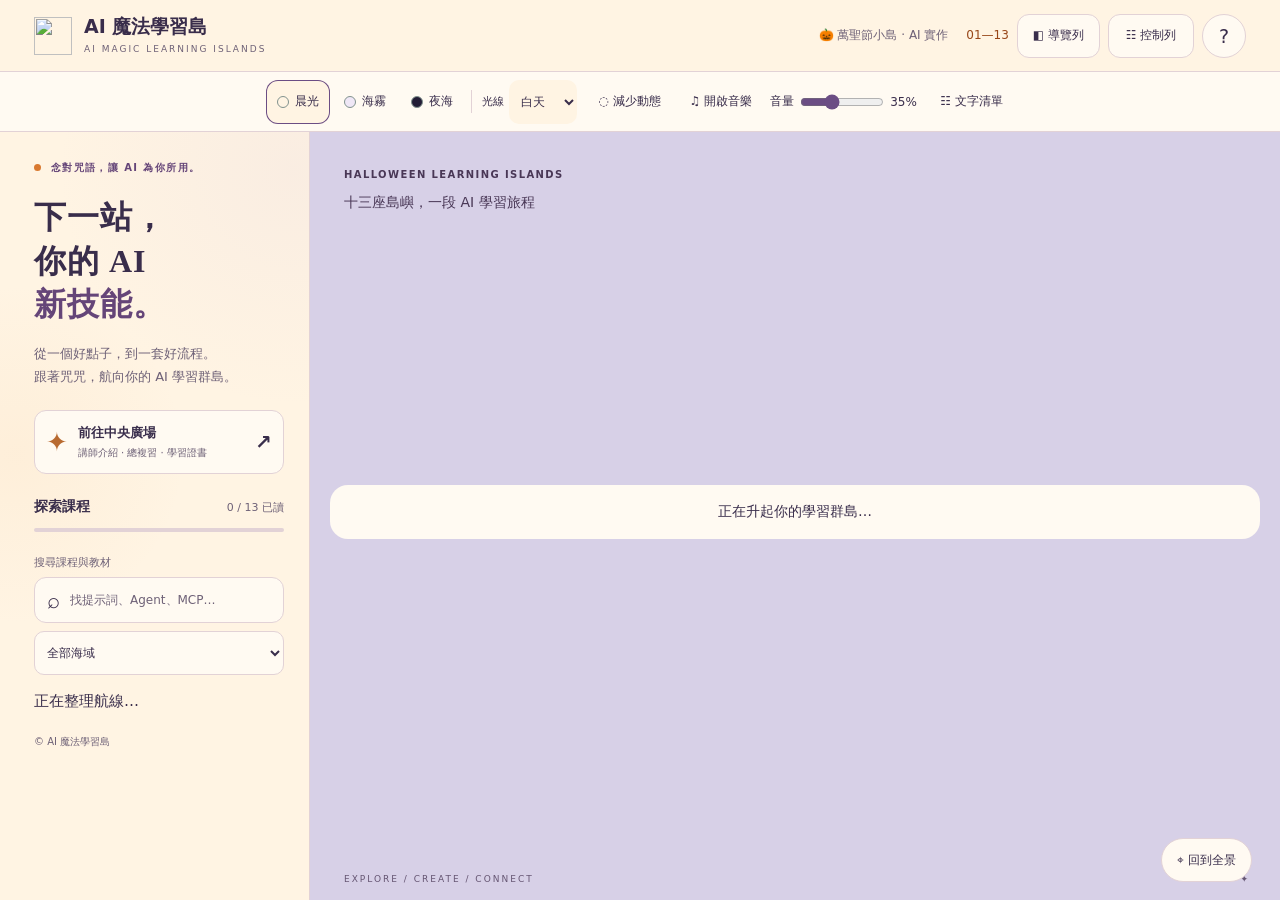
==== commit 100fa7c6: "Add age reminders to 魔法書之島 and 符文研究所 Google AI Studio falls under the Gemini API terms (18+). 魔法書之島 " ====
--- a/index.html
+++ b/index.html
@@ -1,6 +1,6 @@
 <!doctype html>
 <html lang="zh-Hant" data-theme="morning">
-<head><meta charset="utf-8"><meta name="site-version" content="e092b0faea"><meta name="viewport" content="width=device-width,initial-scale=1"><meta name="theme-color" content="#f6f0e4"><meta name="description" content="AI 魔法學習島：探索十三座 AI 課程島，閱讀教材與完成測驗，從提問走向 Harness 工程。"><title>AI 魔法學習島</title><link rel="icon" href="assets/flame.svg" type="image/svg+xml"><link rel="stylesheet" href="styles.css?v=e092b0faea"><script type="importmap">{"imports":{"three":"./vendor/three.module.js?v=e092b0faea","./js/anime-character.mjs":"./js/anime-character.mjs?v=e092b0faea","./js/app.mjs":"./js/app.mjs?v=e092b0faea","./js/bridges.mjs":"./js/bridges.mjs?v=e092b0faea","./js/certificate.mjs":"./js/certificate.mjs?v=e092b0faea","./js/characters.mjs":"./js/characters.mjs?v=e092b0faea","./js/core.mjs":"./js/core.mjs?v=e092b0faea","./js/halloween.mjs":"./js/halloween.mjs?v=e092b0faea","./js/host.mjs":"./js/host.mjs?v=e092b0faea","./js/interior.mjs":"./js/interior.mjs?v=e092b0faea","./js/materials.mjs":"./js/materials.mjs?v=e092b0faea","./js/music.mjs":"./js/music.mjs?v=e092b0faea","./js/navigation.mjs":"./js/navigation.mjs?v=e092b0faea","./js/overview-labels.mjs":"./js/overview-labels.mjs?v=e092b0faea","./js/progress-transfer.mjs":"./js/progress-transfer.mjs?v=e092b0faea","./js/residents.mjs":"./js/residents.mjs?v=e092b0faea","./js/scene.mjs":"./js/scene.mjs?v=e092b0faea","./js/seascape.mjs":"./js/seascape.mjs?v=e092b0faea","./js/wands.mjs":"./js/wands.mjs?v=e092b0faea","./js/world.mjs":"./js/world.mjs?v=e092b0faea","./vendor/CSS2DRenderer.js":"./vendor/CSS2DRenderer.js?v=e092b0faea","./vendor/OrbitControls.js":"./vendor/OrbitControls.js?v=e092b0faea","./vendor/three.module.js":"./vendor/three.module.js?v=e092b0faea"}}</script><script type="module" src="js/app.mjs?v=e092b0faea"></script></head>
+<head><meta charset="utf-8"><meta name="site-version" content="a11803c212"><meta name="viewport" content="width=device-width,initial-scale=1"><meta name="theme-color" content="#f6f0e4"><meta name="description" content="AI 魔法學習島：探索十三座 AI 課程島，閱讀教材與完成測驗，從提問走向 Harness 工程。"><title>AI 魔法學習島</title><link rel="icon" href="assets/flame.svg" type="image/svg+xml"><link rel="stylesheet" href="styles.css?v=a11803c212"><script type="importmap">{"imports":{"three":"./vendor/three.module.js?v=a11803c212","./js/anime-character.mjs":"./js/anime-character.mjs?v=a11803c212","./js/app.mjs":"./js/app.mjs?v=a11803c212","./js/bridges.mjs":"./js/bridges.mjs?v=a11803c212","./js/certificate.mjs":"./js/certificate.mjs?v=a11803c212","./js/characters.mjs":"./js/characters.mjs?v=a11803c212","./js/core.mjs":"./js/core.mjs?v=a11803c212","./js/halloween.mjs":"./js/halloween.mjs?v=a11803c212","./js/host.mjs":"./js/host.mjs?v=a11803c212","./js/interior.mjs":"./js/interior.mjs?v=a11803c212","./js/materials.mjs":"./js/materials.mjs?v=a11803c212","./js/music.mjs":"./js/music.mjs?v=a11803c212","./js/navigation.mjs":"./js/navigation.mjs?v=a11803c212","./js/overview-labels.mjs":"./js/overview-labels.mjs?v=a11803c212","./js/progress-transfer.mjs":"./js/progress-transfer.mjs?v=a11803c212","./js/residents.mjs":"./js/residents.mjs?v=a11803c212","./js/scene.mjs":"./js/scene.mjs?v=a11803c212","./js/seascape.mjs":"./js/seascape.mjs?v=a11803c212","./js/wands.mjs":"./js/wands.mjs?v=a11803c212","./js/world.mjs":"./js/world.mjs?v=a11803c212","./vendor/CSS2DRenderer.js":"./vendor/CSS2DRenderer.js?v=a11803c212","./vendor/OrbitControls.js":"./vendor/OrbitControls.js?v=a11803c212","./vendor/three.module.js":"./vendor/three.module.js?v=a11803c212"}}</script><script type="module" src="js/app.mjs?v=a11803c212"></script></head>
 <body>
 <a class="skip" href="#course-list">跳到課程清單</a>
 <header class="header"><a class="brand" href="./" aria-label="AI 魔法學習島首頁"><img src="assets/flame.svg" alt="" width="38" height="38"><span>AI 魔法學習島<small>AI MAGIC LEARNING ISLANDS</small></span></a><div class="header-actions"><span class="edition">🎃 萬聖節小島 · AI 實作 <i>01—13</i></span><button id="rail-toggle" aria-controls="island-navigation" aria-expanded="true">◧ 導覽列</button><button id="controls-toggle" aria-controls="display-controls" aria-expanded="true">☷ 控制列</button><button id="help" class="icon-button" aria-label="操作說明">?</button></div></header>
